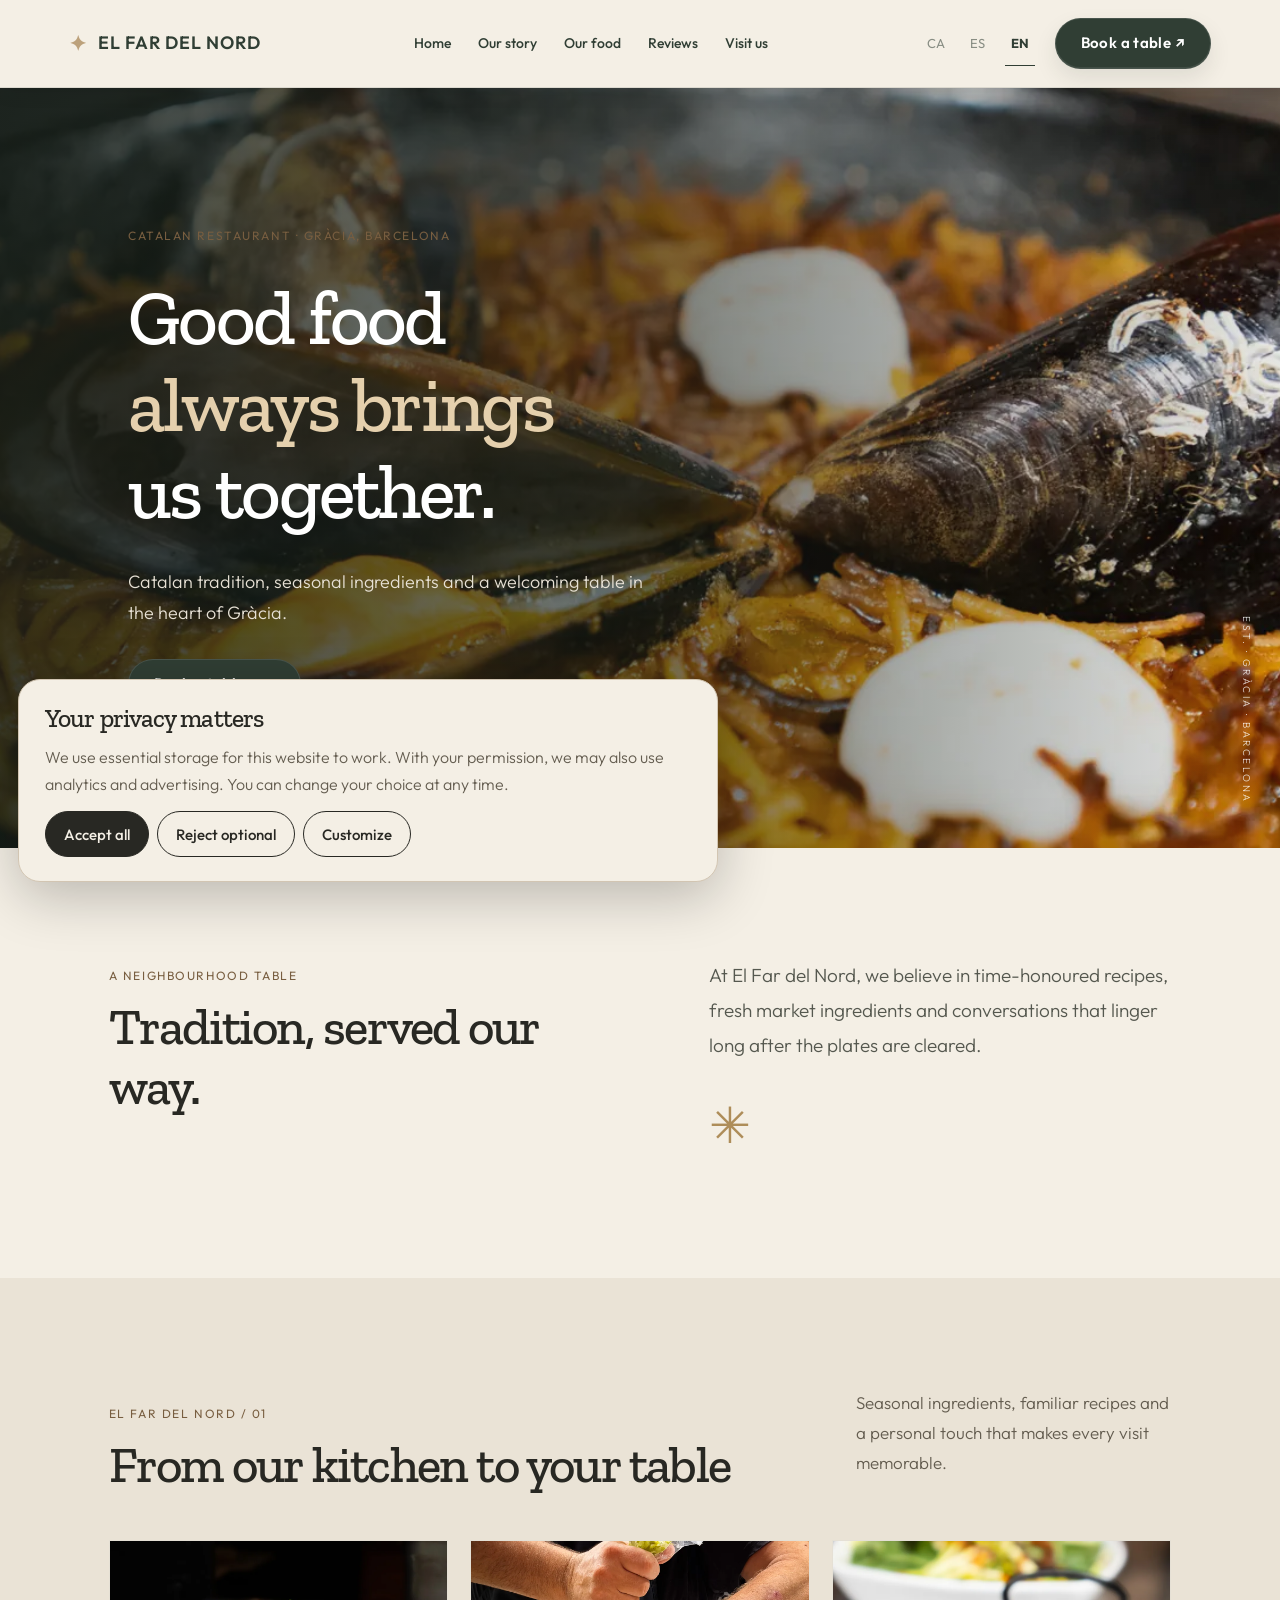
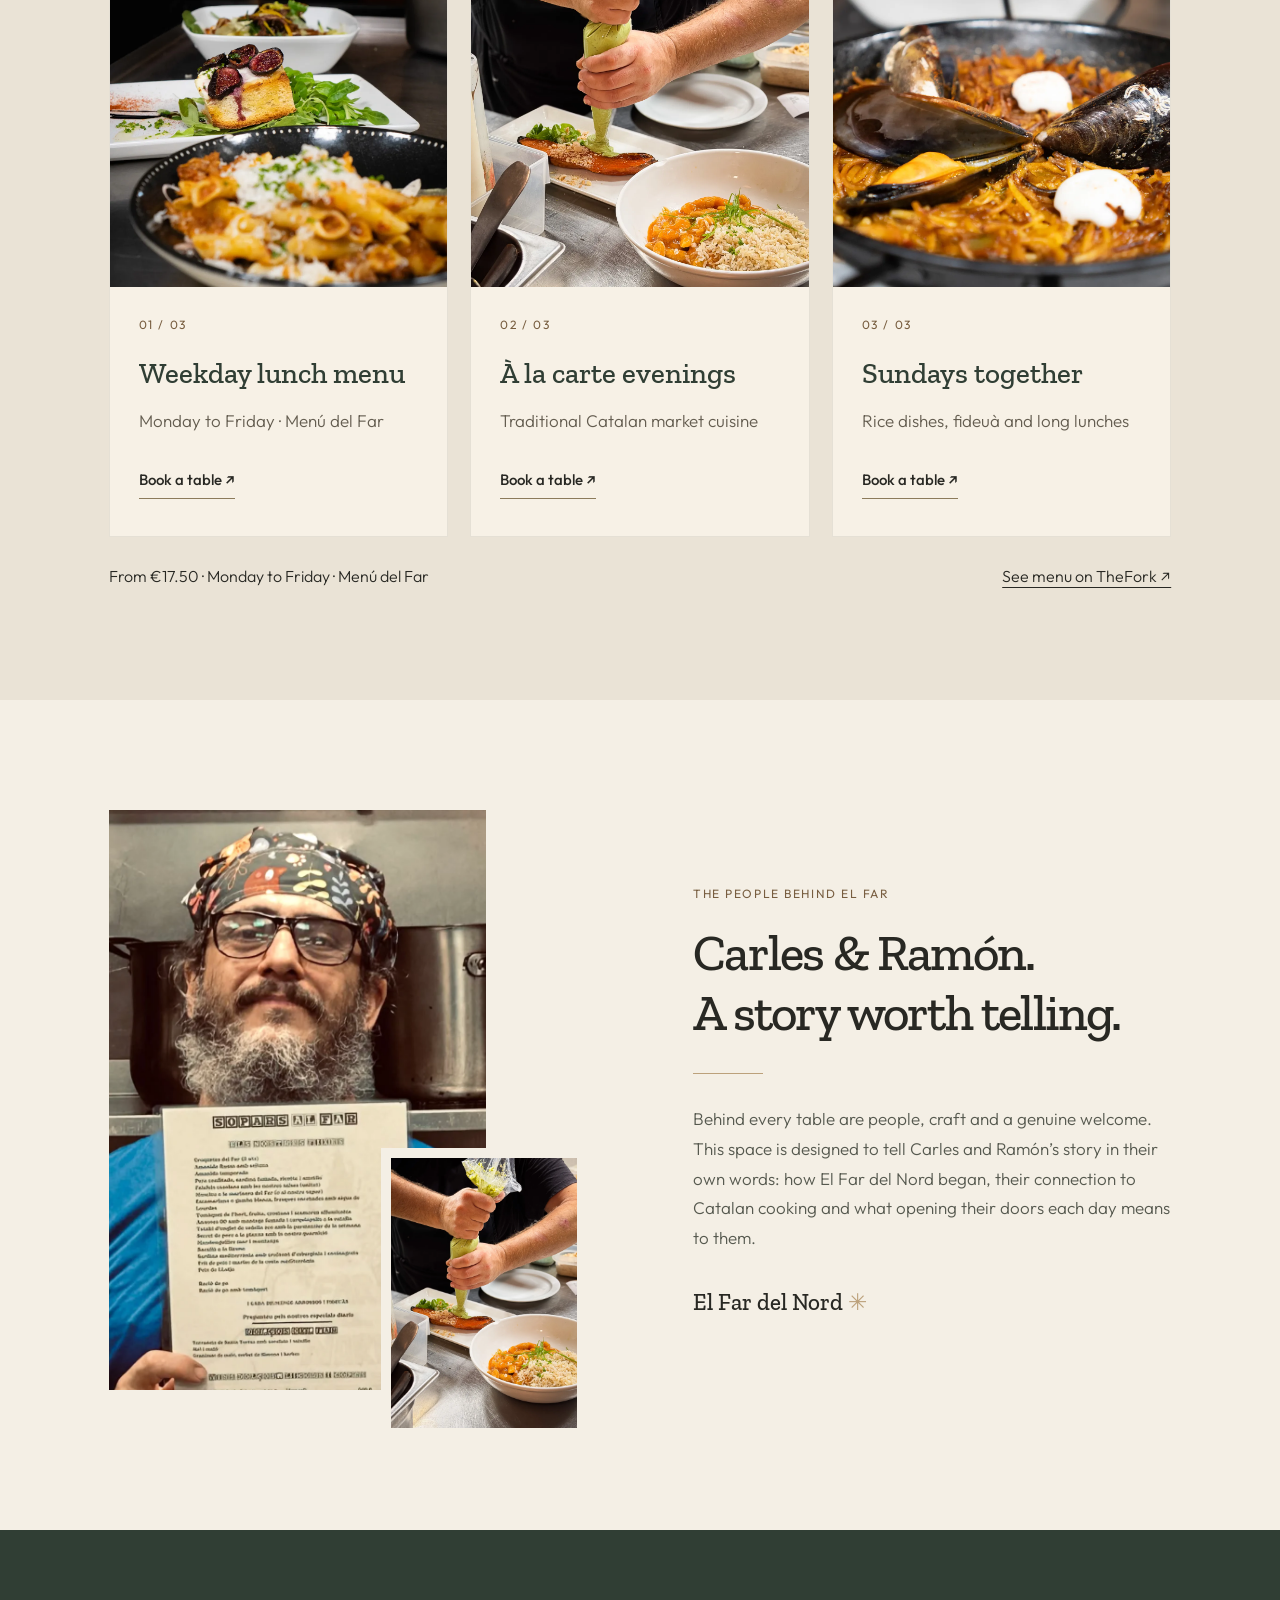
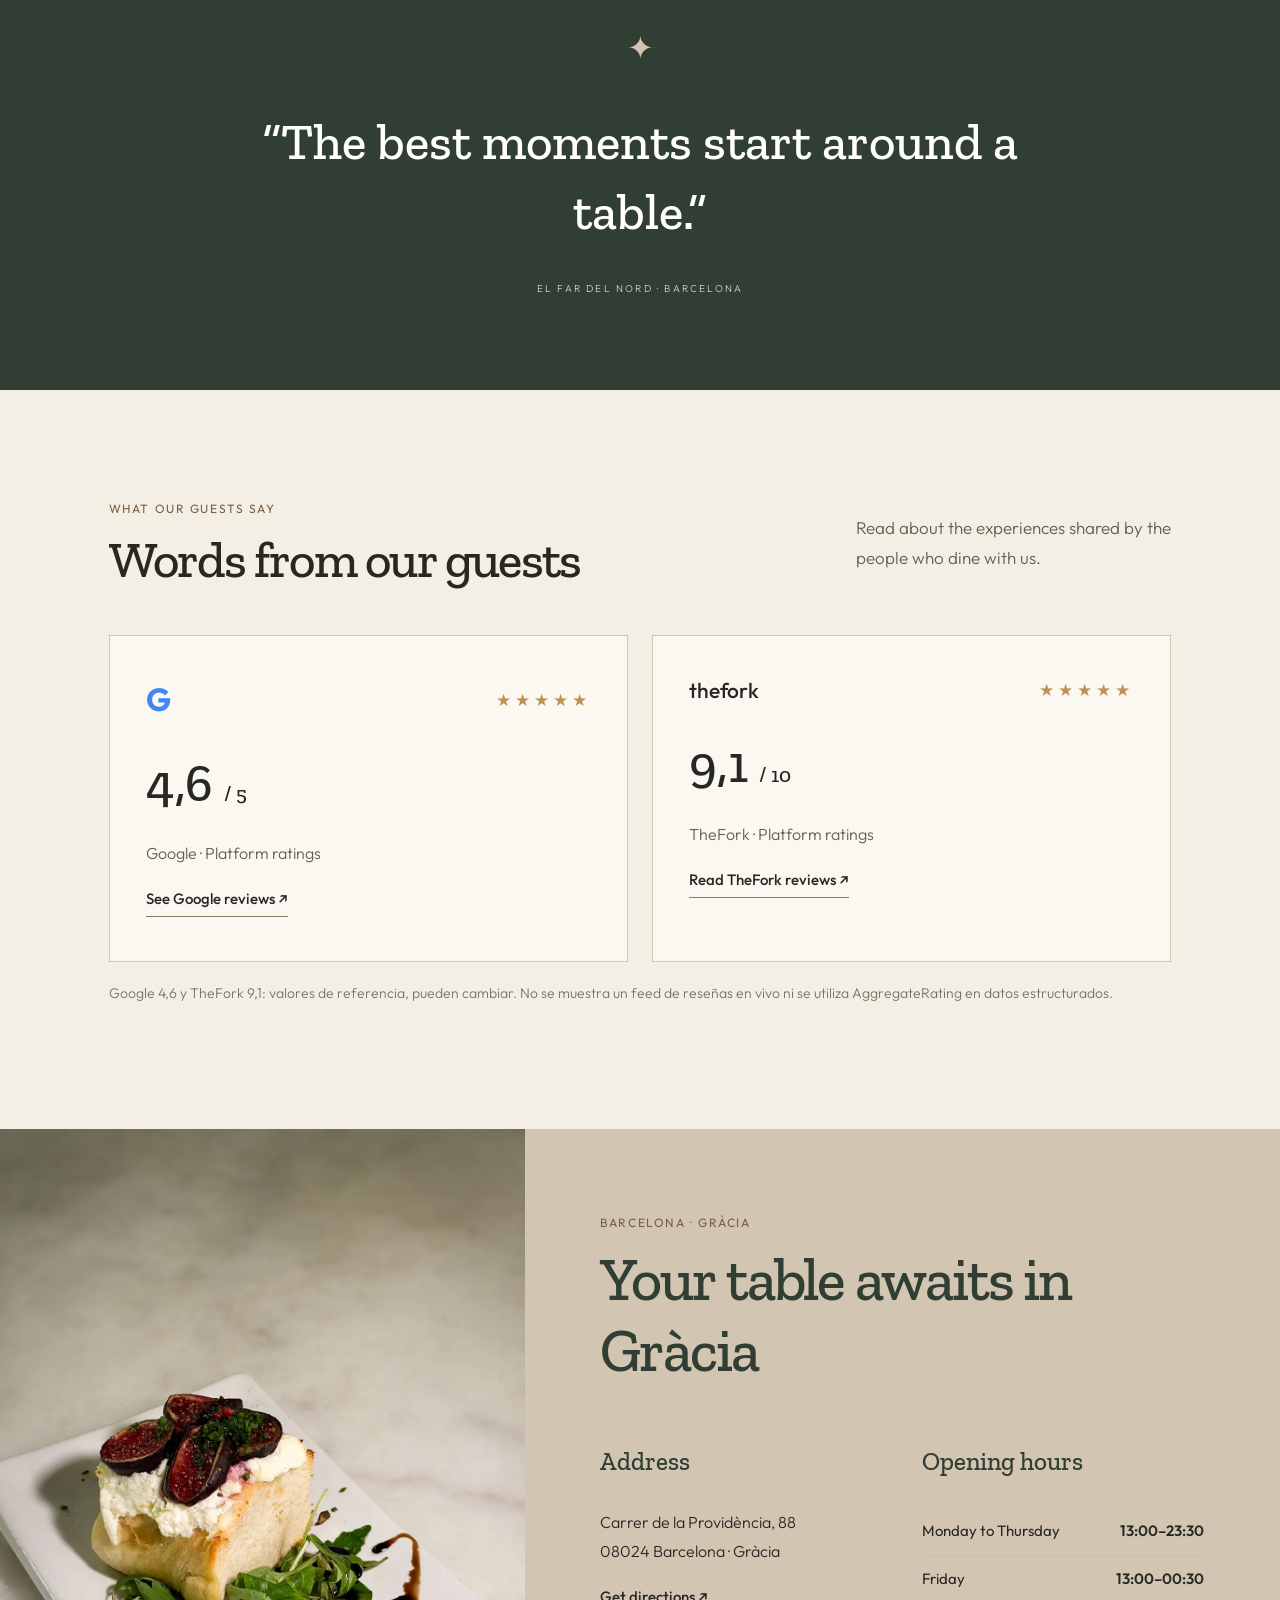
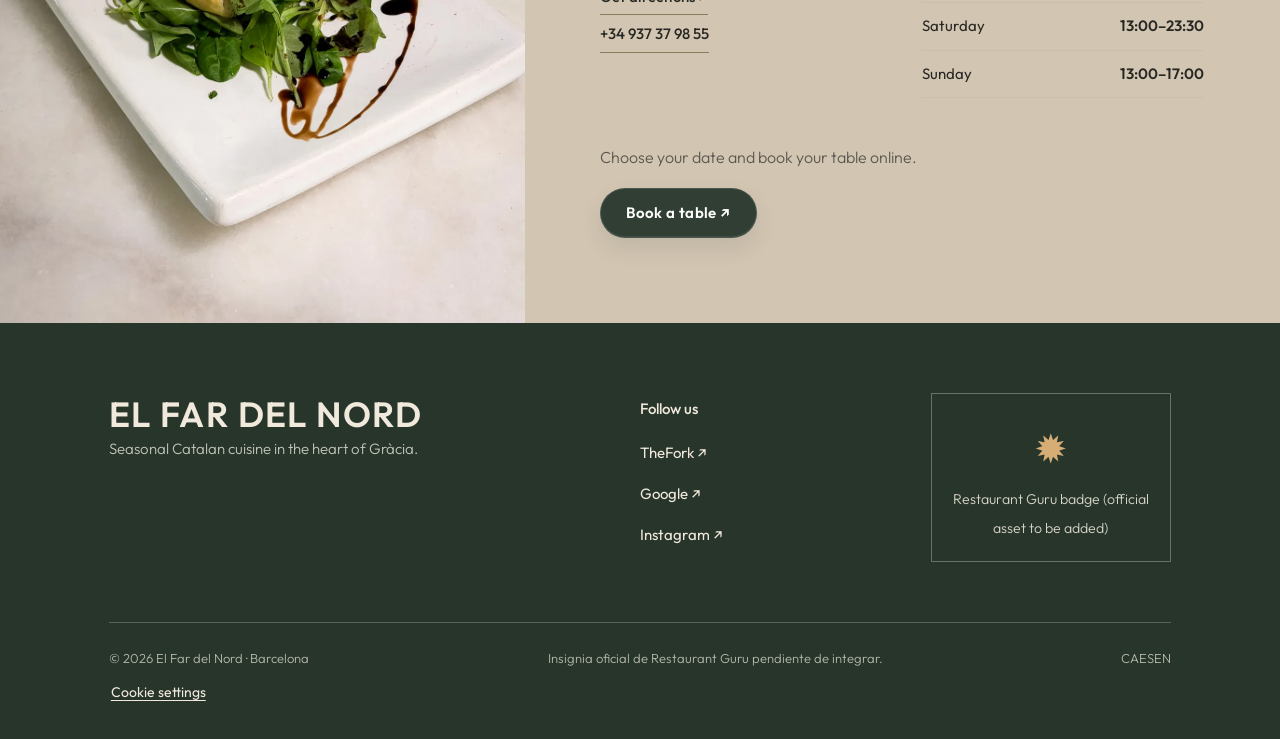
==== en/index.html @ d9602787 "Add files via upload" ====
<!DOCTYPE html>
<html lang="en"><head><script>window.dataLayer=window.dataLayer||[];function gtag(){dataLayer.push(arguments)}gtag('consent','default',{analytics_storage:'denied',ad_storage:'denied',ad_user_data:'denied',ad_personalization:'denied',functionality_storage:'granted',security_storage:'granted'});gtag('set','ads_data_redaction',true);</script><script defer src="../assets/js/consent.js"></script><meta charset="utf-8"/><meta content="width=device-width, initial-scale=1" name="viewport"/><meta content="#f5f0e7" name="theme-color"/><title>El Far del Nord | Catalan Restaurant in Gràcia, Barcelona</title><meta content="Discover El Far del Nord: seasonal Catalan cuisine in Gràcia, Barcelona. Weekday lunch menu, à la carte dining and table reservations." name="description"/><meta content="index,follow,max-image-preview:large" name="robots"/><link href="https://www.elfardelnord.com/en/" rel="canonical"/><link href="https://www.elfardelnord.com/" hreflang="ca" rel="alternate"/><link href="https://www.elfardelnord.com/es/" hreflang="es" rel="alternate"/><link href="https://www.elfardelnord.com/en/" hreflang="en" rel="alternate"/><link href="https://www.elfardelnord.com/" hreflang="x-default" rel="alternate"/><meta content="website" property="og:type"/><meta content="en_GB" property="og:locale"/><meta content="El Far del Nord" property="og:site_name"/><meta content="El Far del Nord | Catalan Restaurant in Gràcia, Barcelona" property="og:title"/><meta content="Discover El Far del Nord: seasonal Catalan cuisine in Gràcia, Barcelona. Weekday lunch menu, à la carte dining and table reservations." property="og:description"/><meta content="https://www.elfardelnord.com/en/" property="og:url"/><meta content="https://www.elfardelnord.com/assets/img/far-27.webp" property="og:image"/><meta content="Fideuà con mejillones en El Far del Nord" property="og:image:alt"/><meta content="summary_large_image" name="twitter:card"/><meta content="El Far del Nord | Catalan Restaurant in Gràcia, Barcelona" name="twitter:title"/><meta content="Discover El Far del Nord: seasonal Catalan cuisine in Gràcia, Barcelona. Weekday lunch menu, à la carte dining and table reservations." name="twitter:description"/><meta content="https://www.elfardelnord.com/assets/img/far-27.webp" name="twitter:image"/><link href="../assets/favicon.svg" rel="icon" type="image/svg+xml"/><link as="image" fetchpriority="high" href="../assets/img/far-27.webp" rel="preload"/><link href="https://fonts.googleapis.com" rel="preconnect"/><link crossorigin="" href="https://fonts.gstatic.com" rel="preconnect"/><link href="https://fonts.googleapis.com/css2?family=Outfit:wght@300;400;500;600&amp;family=Zilla+Slab:wght@500;600&amp;display=swap" rel="stylesheet"/><link href="../assets/css/site.min.css" rel="stylesheet"/><script type="application/ld+json">{"@context":"https://schema.org","@type":"Restaurant","@id":"https://www.elfardelnord.com/#restaurant","name":"El Far del Nord","url":"https://www.elfardelnord.com/","image":"https://www.elfardelnord.com/assets/img/far-27.webp","servesCuisine":["Catalan","Mediterranean"],"telephone":"+34937379855","priceRange":"€€","address":{"@type":"PostalAddress","streetAddress":"Carrer de la Providència, 88","addressLocality":"Barcelona","postalCode":"08024","addressRegion":"Catalunya","addressCountry":"ES"},"hasMenu":"https://www.thefork.es/restaurante/el-far-del-nord-r814443/menu","sameAs":["https://www.instagram.com/fardelnord/"],"acceptsReservations":true,"potentialAction":{"@type":"ReserveAction","target":"https://www.google.com/maps/reserve/v/dine/c/W364VXyCyhQ"},"openingHoursSpecification":[{"@type":"OpeningHoursSpecification","dayOfWeek":["Monday","Tuesday","Wednesday","Thursday"],"opens":"13:00","closes":"23:30"},{"@type":"OpeningHoursSpecification","dayOfWeek":"Friday","opens":"13:00","closes":"23:59"},{"@type":"OpeningHoursSpecification","dayOfWeek":"Saturday","opens":"13:00","closes":"23:30"},{"@type":"OpeningHoursSpecification","dayOfWeek":"Sunday","opens":"13:00","closes":"17:00"}]}</script><script defer="" src="../assets/js/site.min.js"></script></head>
<body><a class="skip" href="#contenido">Skip to content / Ir al contenido</a><header class="header" id="inicio"><a aria-label="El Far del Nord - home" class="wordmark" href="#inicio"><span class="mark">✦</span> EL FAR DEL NORD</a><nav aria-label="Main navigation" class="nav"><a href="#inicio">Home</a><a href="#historia">Our story</a><a href="#cocina">Our food</a><a href="#opiniones">Reviews</a><a href="#visitanos">Visit us</a></nav><div class="header-actions"><div aria-label="Languages" class="languages"><a href="../index.html" hreflang="ca" lang="ca">CA</a><a href="../es/index.html" hreflang="es" lang="es">ES</a><a aria-current="page" href="../en/index.html" hreflang="en" lang="en">EN</a></div><a class="btn btn-dark navbook" href="https://www.google.com/maps/reserve/v/dine/c/W364VXyCyhQ" rel="noopener noreferrer" target="_blank">Book a table ↗</a><button aria-controls="mobile-nav" aria-expanded="false" aria-label="Menu" class="mobile-toggle" type="button">☰</button></div></header><nav aria-label="Mobile navigation" class="mobile-nav" hidden="" id="mobile-nav"><a href="#inicio">Home</a><a href="#historia">Our story</a><a href="#cocina">Our food</a><a href="#opiniones">Reviews</a><a href="#visitanos">Visit us</a><a class="btn btn-dark" href="https://www.google.com/maps/reserve/v/dine/c/W364VXyCyhQ" rel="noopener noreferrer" target="_blank">Book a table</a></nav>
<main id="contenido"><section class="hero"><div aria-label="Fideuà tradicional catalana con mejillones" class="hero-img" role="img"></div><div class="hero-shade"></div><div class="hero-inner"><p class="eyebrow light">CATALAN RESTAURANT · GRÀCIA, BARCELONA</p><h1>Good food<br/><em>always brings</em><br/>us together.</h1><p class="hero-sub">Catalan tradition, seasonal ingredients and a welcoming table in the heart of Gràcia.</p><div class="hero-cta"><a class="btn btn-gold" href="https://www.google.com/maps/reserve/v/dine/c/W364VXyCyhQ" rel="noopener noreferrer" target="_blank">Book a table <span>↗</span></a><a class="text-link" href="#cocina">Explore our food ↓</a></div></div><div class="hero-side">EST. · GRÀCIA · BARCELONA</div></section>
<section aria-labelledby="intro-title" class="intro section"><div><p class="eyebrow">A NEIGHBOURHOOD TABLE</p><h2 id="intro-title">Tradition, served our way.</h2></div><div class="intro-right"><p>At El Far del Nord, we believe in time-honoured recipes, fresh market ingredients and conversations that linger long after the plates are cleared.</p><span class="ornament">✳</span></div></section>
<section class="cuisine section" id="cocina"><div class="section-heading"><div><p class="eyebrow">EL FAR DEL NORD / 01</p><h2>From our kitchen to your table</h2></div><p>Seasonal ingredients, familiar recipes and a personal touch that makes every visit memorable.</p></div><div class="food-grid"><article class="food-card"><div class="food-photo"><img alt="Platos de cocina catalana con pasta y verduras" height="1100" loading="lazy" src="../assets/img/far-24.webp" width="850"/></div><div class="food-info"><p class="eyebrow">01 / 03</p><h3>Weekday lunch menu</h3><p>Monday to Friday · Menú del Far</p><a class="underlink" href="https://www.google.com/maps/reserve/v/dine/c/W364VXyCyhQ" rel="noopener noreferrer" target="_blank">Book a table <span aria-hidden="true">↗</span></a></div></article><article class="food-card"><div class="food-photo"><img alt="Cocinero terminando un plato con salsa de hierbas" height="1100" loading="lazy" src="../assets/img/far-26.webp" width="850"/></div><div class="food-info"><p class="eyebrow">02 / 03</p><h3>À la carte evenings</h3><p>Traditional Catalan market cuisine</p><a class="underlink" href="https://www.google.com/maps/reserve/v/dine/c/W364VXyCyhQ" rel="noopener noreferrer" target="_blank">Book a table <span aria-hidden="true">↗</span></a></div></article><article class="food-card"><div class="food-photo"><img alt="Fideuà con mejillones servida en paella" height="1100" loading="lazy" src="../assets/img/far-27.webp" width="850"/></div><div class="food-info"><p class="eyebrow">03 / 03</p><h3>Sundays together</h3><p>Rice dishes, fideuà and long lunches</p><a class="underlink" href="https://www.google.com/maps/reserve/v/dine/c/W364VXyCyhQ" rel="noopener noreferrer" target="_blank">Book a table <span aria-hidden="true">↗</span></a></div></article></div><div class="menu-bar"><span>From €17.50 · Monday to Friday · Menú del Far</span><a href="https://www.thefork.es/restaurante/el-far-del-nord-r814443/menu" rel="noopener noreferrer" target="_blank">See menu on TheFork ↗</a></div></section>
<section class="story section" id="historia"><div class="story-gallery"><img alt="Retrato de Ramón, uno de los propietarios de El Far del Nord, en la cocina del restaurante" height="1248" loading="lazy" src="../assets/img/ramon-el-far-del-nord.webp" width="1050"/><div class="story-small"><img alt="Preparación artesanal de un plato en la cocina de El Far del Nord" height="1150" loading="lazy" src="../assets/img/far-26.webp" width="850"/></div></div><div class="story-copy"><p class="eyebrow">THE PEOPLE BEHIND EL FAR</p><h2>Carles &amp; Ramón.<br/><em>A story worth telling.</em></h2><div class="line"></div><p>Behind every table are people, craft and a genuine welcome. This space is designed to tell Carles and Ramón’s story in their own words: how El Far del Nord began, their connection to Catalan cooking and what opening their doors each day means to them.</p><p class="signature">El Far del Nord <span>✳</span></p></div></section>
<section class="quote-banner"><p>✦</p><blockquote>“The best moments start around a table.”</blockquote><span>EL FAR DEL NORD · BARCELONA</span></section>
<section class="reviews section" id="opiniones"><div class="section-heading"><div><p class="eyebrow">WHAT OUR GUESTS SAY</p><h2>Words from our guests</h2></div><p>Read about the experiences shared by the people who dine with us.</p></div><div class="review-grid"><article class="review-card"><div class="review-top"><span class="review-mark">G</span><span class="review-stars">★★★★★</span></div><strong>4,6 <small>/ 5</small></strong><span>Google · Platform ratings</span><a class="underlink" href="https://www.google.com/maps/search/?api=1&amp;query=El+Far+del+Nord+Providencia+88+Barcelona" rel="noopener noreferrer" target="_blank">See Google reviews ↗</a></article><article class="review-card"><div class="review-top"><span class="fork-mark">thefork</span><span class="review-stars">★★★★★</span></div><strong>9,1 <small>/ 10</small></strong><span>TheFork · Platform ratings</span><a class="underlink" href="https://www.thefork.es/restaurante/el-far-del-nord-r814443" rel="noopener noreferrer" target="_blank">Read TheFork reviews ↗</a></article></div><p class="disclaimer">Google 4,6 y TheFork 9,1: valores de referencia, pueden cambiar. No se muestra un feed de reseñas en vivo ni se utiliza AggregateRating en datos estructurados.</p></section>
<section class="visit" id="visitanos"><div class="visit-image"><img alt="Tostada con higos y hojas verdes, plato de El Far del Nord" height="1100" loading="lazy" src="../assets/img/far-10.webp" width="850"/></div><div class="visit-content"><p class="eyebrow">BARCELONA · GRÀCIA</p><h2>Your table awaits in Gràcia</h2><div class="visit-col"><div><h3>Address</h3><address>Carrer de la Providència, 88<br/>08024 Barcelona · Gràcia</address><a class="underlink" href="https://www.google.com/maps/search/?api=1&amp;query=El+Far+del+Nord+Providencia+88+Barcelona" rel="noopener noreferrer" target="_blank">Get directions ↗</a><a class="underlink" href="tel:+34937379855">+34 937 37 98 55</a></div><div><h3>Opening hours</h3><div class="hours-line"><span>Monday to Thursday</span><strong>13:00–23:30</strong></div><div class="hours-line"><span>Friday</span><strong>13:00–00:30</strong></div><div class="hours-line"><span>Saturday</span><strong>13:00–23:30</strong></div><div class="hours-line"><span>Sunday</span><strong>13:00–17:00</strong></div></div></div><div class="reserve-panel"><p>Choose your date and book your table online.</p><a class="btn btn-gold" href="https://www.google.com/maps/reserve/v/dine/c/W364VXyCyhQ" rel="noopener noreferrer" target="_blank">Book a table ↗</a></div></div></section></main>
<footer class="footer"><div class="footer-top"><div><a class="footer-brand" href="#inicio">EL FAR DEL NORD</a><p>Seasonal Catalan cuisine in the heart of Gràcia.</p></div><div><strong>Follow us</strong><div class="social-links"><a href="https://www.thefork.es/restaurante/el-far-del-nord-r814443" rel="noopener noreferrer" target="_blank">TheFork ↗</a><a href="https://www.google.com/maps/search/?api=1&amp;query=El+Far+del+Nord+Providencia+88+Barcelona" rel="noopener noreferrer" target="_blank">Google ↗</a><a href="https://www.instagram.com/fardelnord/" rel="noopener noreferrer" target="_blank">Instagram ↗</a></div></div><div class="award"><div class="award-icon">✹</div><small>Restaurant Guru badge (official asset to be added)</small></div></div><div class="footer-bottom"><span>© 2026 El Far del Nord · Barcelona</span><span>Insignia oficial de Restaurant Guru pendiente de integrar.</span><div class="footer-languages"><a href="../index.html" hreflang="ca" lang="ca">CA</a><a href="../es/index.html" hreflang="es" lang="es">ES</a><a aria-current="page" href="../en/index.html" hreflang="en" lang="en">EN</a></div></div><button type="button" id="privacy-open" class="privacy-footer">Cookie settings</button></footer><a class="floating-book" href="https://www.google.com/maps/reserve/v/dine/c/W364VXyCyhQ" rel="noopener noreferrer" target="_blank">Book a table ↗</a><aside class="privacy-banner" id="privacy-banner" role="region" aria-label="Your privacy matters" hidden><h2>Your privacy matters</h2><p>We use essential storage for this website to work. With your permission, we may also use analytics and advertising. You can change your choice at any time.</p><div class="privacy-actions"><button type="button" class="privacy-action primary" id="privacy-accept">Accept all</button><button type="button" class="privacy-action" id="privacy-reject">Reject optional</button><button type="button" class="privacy-action" id="privacy-custom">Customize</button></div></aside><div id="privacy-dialog" class="privacy-backdrop" hidden><section class="privacy-dialog" role="dialog" aria-modal="true" aria-labelledby="privacy-dialog-title"><div class="privacy-head"><h2 id="privacy-dialog-title" tabindex="-1">Cookie settings</h2><button class="privacy-close" id="privacy-close" aria-label="Close" type="button">×</button></div><p>Your choices are saved in this browser. Optional categories are enabled only with your consent. This informational notice must be completed with the restaurant’s final privacy and cookie policy.</p><div class="privacy-option"><span>Essential (always on)</span><input aria-label="Essential (always on)" type="checkbox" checked disabled></div><label class="privacy-option"><span>Analytics</span><input id="privacy-analytics" type="checkbox"></label><label class="privacy-option"><span>Advertising and personalization</span><input id="privacy-ads" type="checkbox"></label><div class="privacy-actions"><button type="button" class="privacy-action primary" id="privacy-save">Save preferences</button></div></section></div></body></html>
---- assets/css/site.min.css ----
:root{--cream:#f5f0e7;--paper:#f9f6ef;--ink:#292a22;--muted:#6c6b5d;--line:#d9d1c3;--green:#303f32;--gold:#c79d62}*{box-sizing:border-box}html{scroll-behavior:smooth}body{margin:0;background:var(--cream);color:var(--ink);font-family:'Outfit',sans-serif;font-size:15px}a{color:inherit;text-decoration:none}button{font:inherit}img{max-width:100%;display:block}h1,h2,h3,p{margin-top:0}h1,h2,h3,blockquote{font-family:'Zilla Slab',serif;font-weight:500}h2{font-size:clamp(2.2rem,4vw,4.25rem);letter-spacing:-.035em;line-height:1.17}h1 em,h2 em,h3 em{font-weight:500;font-style:normal}.eyebrow{font-family:'Outfit',sans-serif;font-size:.69rem;letter-spacing:.2em;font-weight:700;text-transform:uppercase;color:#806744}.light{color:#e5cba5}.header{height:88px;display:flex;align-items:center;justify-content:space-between;padding:0 5.4%;background:var(--cream);gap:18px;position:relative;z-index:10}.wordmark{display:flex;gap:7px;align-items:baseline;font-size:20px;font-weight:700;letter-spacing:.095em;white-space:nowrap}.wordmark small{font-size:11px;letter-spacing:.24em}.mark{font-size:22px;color:var(--gold)}.nav{display:flex;gap:27px}.nav a{font-size:12px;color:#55584d}.nav a:hover,.underlink:hover{color:#9b7340}.header-actions{display:flex;align-items:center;gap:20px}.languages{display:flex;gap:9px;font-size:11px}.languages a{opacity:.55}.languages [aria-current=page]{font-weight:700;opacity:1;border-bottom:1px solid}.btn{display:inline-flex;align-items:center;justify-content:center;gap:20px;padding:15px 24px;font-weight:700;font-size:12px;transition:transform .2s,background .2s}.btn:hover{transform:translateY(-2px)}.btn-dark{color:white;background:var(--green)}.btn-gold{color:#27271e;background:#d5ad75}.btn-gold:hover{background:#e4be8b}.mobile-toggle,.mobile-nav{display:none}.skip{position:absolute;left:-999px;top:0;z-index:100;background:white;padding:12px}.skip:focus{left:10px}.hero{height:min(760px,78vw);min-height:585px;position:relative;display:flex;align-items:center;background:#26241d;color:white;overflow:hidden}.hero-img,.hero-shade{position:absolute;inset:0}.hero-img{background:url('../img/far-27.webp') center 55%/cover no-repeat;transform:scale(1.005)}.hero-shade{background:linear-gradient(90deg,rgba(21,23,18,.91),rgba(21,23,18,.53) 55%,rgba(21,23,18,.08))}.hero-inner{position:relative;z-index:1;margin-left:10%;max-width:850px;padding:45px 25px 45px 0}.hero h1{font-size:clamp(3rem,6vw,6.2rem);line-height:1.13;letter-spacing:-.05em;margin:30px 0}.hero h1 em{color:#dfc6a1}.hero-sub{max-width:530px;line-height:1.8;color:#e7e1d5;font-size:16px}.hero-cta{display:flex;align-items:center;gap:30px;margin-top:30px}.text-link{font-size:12px;border-bottom:1px solid #ddd;padding-bottom:6px}.hero-side{position:absolute;right:25px;bottom:45px;writing-mode:vertical-rl;letter-spacing:.25em;font-size:10px;opacity:.8}.section{padding:110px 8.5%}.intro{display:grid;grid-template-columns:1fr 1fr;gap:13%;align-items:center;background:#f8f5ed}.intro h2{max-width:610px}.intro-right p{font-size:18px;line-height:1.85;color:#55584f}.ornament{font-size:50px;color:#ae8d59}.cuisine{background:#ede8de}.section-heading{display:flex;justify-content:space-between;gap:45px;align-items:end;margin-bottom:45px}.section-heading h2{margin-bottom:0;max-width:680px}.section-heading>p{max-width:315px;line-height:1.8;color:var(--muted)}.food-grid{display:grid;grid-template-columns:repeat(3,minmax(0,1fr));gap:22px}.food-card{background:#f8f4ec}.food-photo{aspect-ratio:4/4.1;overflow:hidden}.food-photo img{width:100%;height:100%;object-fit:cover;transition:transform .5s}.food-card:hover img{transform:scale(1.045)}.food-info{padding:25px 25px 30px}.food-info h3{font-size:25px;margin:15px 0 8px}.food-info>p:not(.eyebrow){color:var(--muted);min-height:38px}.underlink{display:inline-block;font-size:12px;font-weight:700;border-bottom:1px solid #8c7b5b;padding-bottom:6px;margin:8px 0}.menu-bar{display:flex;justify-content:space-between;padding-top:26px;font-size:13px}.menu-bar a{text-decoration:underline;text-underline-offset:5px}.story{display:grid;grid-template-columns:1fr 1fr;gap:10%;align-items:center;background:#f9f6ee}.story-gallery{position:relative;min-height:610px}.story-gallery>img{height:580px;width:79%;object-fit:cover}.story-small{position:absolute;bottom:-18px;right:0;width:43%;height:290px;border:10px solid #f9f6ee}.story-small img{width:100%;height:100%;object-fit:cover}.story-copy h2{margin:20px 0}.story-copy>p:not(.eyebrow):not(.signature){line-height:1.95;color:#56594f;font-size:16px}.story-copy .line{width:70px;height:1px;background:var(--gold);margin:30px 0}.story-copy .editor-note{font-size:11px!important;padding:16px;border-left:2px solid #b99768;background:#efe9df;color:#6f685b!important}.signature{font-family:'Zilla Slab',serif;font-size:23px;font-style:normal;font-weight:500;margin-top:30px}.signature span{color:var(--gold)}.quote-banner{background:#334034;color:#fff;text-align:center;padding:90px 20px}.quote-banner>p{font-size:32px;color:var(--gold)}.quote-banner blockquote{font-size:clamp(28px,4vw,56px);margin:15px auto 25px;max-width:840px;line-height:1.35}.quote-banner>span{font-size:10px;letter-spacing:.22em;color:#d6d4c8}.reviews{background:#f6f1e8}.review-grid{display:grid;grid-template-columns:1fr 1fr;gap:24px}.review-card{background:#fffdf8;border:1px solid var(--line);padding:36px;display:flex;flex-direction:column;align-items:flex-start;gap:12px}.review-top{width:100%;display:flex;justify-content:space-between;align-items:center}.review-mark{font-size:32px;font-weight:700;color:#4285f4}.fork-mark{font-weight:700;font-size:21px}.review-stars{letter-spacing:4px;color:#bf9253}.review-card strong{font-size:52px;font-family:'Zilla Slab',serif;font-weight:400}.review-card strong small{font-size:21px}.review-card>span{font-size:13px;color:var(--muted)}.disclaimer{font-size:11px;color:#777366;margin-top:20px;line-height:1.6}.visit{display:grid;grid-template-columns:41% 59%;background:#ded5c4}.visit-image{height:100%;min-height:740px}.visit-image img{height:100%;width:100%;object-fit:cover}.visit-content{padding:85px 10%}.visit-content h2{font-size:clamp(2.9rem,4.7vw,5.1rem)}.visit-col{display:grid;grid-template-columns:1fr 1fr;gap:40px;margin:55px 0 30px}.visit h3{font-size:25px}.visit address{font-style:normal;line-height:1.8;margin-bottom:20px}.visit .underlink{display:block;width:max-content}.hours-line{display:flex;justify-content:space-between;gap:10px;border-bottom:1px solid #c8bfaf;padding:9px 0;font-size:12px}.hours-line strong{font-weight:600;white-space:nowrap}.reserve-panel{padding-top:15px}.reserve-panel p{font-size:13px}.widget-placeholder{border:1px dashed #ae9f87;margin-top:24px;padding:14px;display:flex;flex-direction:column;gap:5px;max-width:490px}.widget-placeholder span{font-size:12px;font-weight:700;letter-spacing:.1em}.widget-placeholder small{font-size:10px;color:#6b655b;line-height:1.5}.footer{background:#242a23;color:#f1e9dc;padding:70px 8.5% 25px}.footer-top{display:grid;grid-template-columns:2fr 1fr 1fr;gap:50px}.footer-brand{font-weight:700;font-size:36px;letter-spacing:.13em}.footer-brand span{font-size:13px;display:block}.footer-top p{color:#c4c5b9;max-width:350px;line-height:1.8}.footer-top strong{font-size:13px}.social-links{display:flex;flex-direction:column;gap:15px;margin-top:18px;font-size:13px}.social-links span{color:#aaa99e}.award{border:1px solid #697164;padding:20px;text-align:center}.award-icon{font-size:40px;color:#d5ad75}.award small{line-height:1.6;color:#d9d5c8}.footer-bottom{border-top:1px solid #596155;margin-top:60px;padding-top:24px;display:flex;justify-content:space-between;gap:15px;font-size:10px;color:#b6b8ab}.floating-book{display:none}section{scroll-margin-top:40px}@media(max-width:1100px){.nav{gap:13px}.nav a{font-size:11px}.header{padding:0 3%}.wordmark{font-size:16px}.section{padding:75px 6%}.story{gap:5%}.visit-content{padding:60px 6%}}@media(max-width:780px){.header{height:73px;padding:0 5%}.nav,.navbook{display:none}.mobile-toggle{display:block;border:0;background:transparent;font-size:26px;cursor:pointer}.mobile-nav{position:absolute;z-index:20;top:73px;left:0;right:0;background:var(--paper);padding:18px 6% 25px;box-shadow:0 15px 22px #0002}.mobile-nav:not([hidden]){display:flex;flex-direction:column;gap:20px}.mobile-nav a{font-size:14px}.mobile-nav .btn{width:max-content}.hero{min-height:620px;height:75vh;max-height:780px}.hero-img{background-position:center 50%}.hero-shade{background:linear-gradient(90deg,#171d18da,#171d1870)}.hero-inner{margin-left:7%;padding-right:7%}.hero h1{font-size:clamp(3.4rem,9vw,5rem)}.hero-side{display:none}.intro,.story,.visit{grid-template-columns:1fr}.section-heading{display:block}.section-heading>p{margin-top:20px}.food-grid{grid-template-columns:1fr 1fr}.food-card:last-child{grid-column:1/-1}.food-card:last-child .food-photo{aspect-ratio: 16/9}.story-gallery{min-height:470px}.story-gallery>img{height:450px}.story-small{height:230px}.story-copy{padding-top:30px}.visit-image{height:340px;min-height:0}.visit-content{padding:65px 8%}.footer-top{grid-template-columns:1fr 1fr}.footer-top>div:first-child{grid-column:1/-1}.footer-bottom{flex-wrap:wrap}.floating-book{display:block;position:fixed;bottom:18px;right:18px;z-index:30;background:#cfa568;padding:15px 23px;font-size:12px;font-weight:700;color:#25281f;box-shadow:0 7px 26px #0004}}@media(max-width:530px){.wordmark{font-size:14px}.wordmark small{font-size:9px}.header-actions{gap:14px}.languages{gap:6px}.hero h1{font-size:3.5rem}.hero-cta{align-items:flex-start;flex-direction:column;gap:22px}.section{padding:66px 6%}h2{font-size:2.8rem}.intro{gap:8px}.food-grid,.review-grid{grid-template-columns:1fr}.food-card:last-child{grid-column:auto}.food-card:last-child .food-photo{aspect-ratio:4/4.1}.menu-bar{flex-direction:column;gap:15px}.story-gallery{min-height:400px}.story-gallery>img{height:380px}.story-small{height:185px}.visit-col{grid-template-columns:1fr;gap:25px}.visit-content{padding:60px 7%}.footer-top{grid-template-columns:1fr}.footer-top>div:first-child{grid-column:auto}.footer-bottom{display:block}.footer-bottom>*{display:block;margin:12px 0}.hero-sub{font-size:14px}.footer-brand{font-size:30px}}@media(prefers-reduced-motion:reduce){html{scroll-behavior:auto}*,*:before,*:after{transition:none!important}}

/* Tipografia editorial: Zilla Slab Medium + Outfit Light. */
body{font-family:"Outfit",sans-serif;font-weight:300;font-size:16px;line-height:1.65}
h1,h2,h3,blockquote,.review-card strong,.signature{font-family:"Zilla Slab",serif;font-weight:500}
h1 em,h2 em,h3 em{font-weight:500}
.eyebrow,.nav a,.text-link,.underlink,.languages,.hours-line,.social-links{font-family:"Outfit",sans-serif;font-weight:400}
.btn,.wordmark,.footer-brand,.review-card .fork-mark{font-family:"Outfit",sans-serif;font-weight:500}
p,li,address{font-family:"Outfit",sans-serif;font-weight:300}
strong,b{font-weight:500}

/* Identidad del local: paleta marfil, verde, madera. Fotografías originales de primera versión. */
:root{--cream:#F4EFE5;--paper:#F4EFE5;--ink:#282823;--muted:#645d50;--line:#D2C5B2;--green:#303E34;--gold:#BCA17B}
body{background:var(--cream);color:var(--ink)}
.header,.mobile-nav{background:var(--cream)}
.header{border-bottom:1px solid rgba(48,62,52,.12)}
.wordmark{color:var(--green);letter-spacing:.06em}
.nav a{color:var(--green)}
.languages a{color:var(--green)}
.hero-shade{background:linear-gradient(90deg,rgba(21,30,24,.84) 0%,rgba(21,30,24,.58) 49%,rgba(21,30,24,.09) 100%)}
.hero h1{letter-spacing:-.035em}
.hero h1 em{color:#E5D0AD}
.btn{border-radius:2px;letter-spacing:.025em}
.btn-dark,.btn-gold{background:var(--green);color:#fff}
.btn-dark:hover,.btn-gold:hover{background:#435846}
.intro,.story{background:#F4EFE5}
.cuisine{background:#EAE3D6}
.food-card{background:#F7F1E6;border:1px solid rgba(48,62,52,.09)}
.food-info{padding:29px}
.food-info h3{color:var(--green)}
.story-gallery .story-small{border-color:#F4EFE5}
.story-copy .editor-note{background:#EAE3D6;border-left-color:#654835}
.quote-banner{background:#303E34}
.quote-banner>p{color:#D2C5B2}
.reviews{background:#F4EFE5}
.review-card{background:#FBF8F2;border:1px solid #D2C5B2}
.visit{background:#D2C5B2}
.visit h2,.visit h3{color:var(--green)}
.footer{background:#27352B}
.footer-brand{letter-spacing:.065em}
.eyebrow{color:#785E40}
.section{scroll-margin-top:75px}
@media(max-width:780px){.hero-shade{background:linear-gradient(90deg,rgba(21,30,24,.83),rgba(21,30,24,.48))}}


/* Refinamiento visual: botones más distintivos y tarjetas editoriales */
.btn{padding:15px 28px;border-radius:999px;border:1px solid transparent;box-shadow:0 10px 22px rgba(39,53,43,.10), inset 0 -1px 0 rgba(255,255,255,.08)}
.btn-dark,.btn-gold{background:var(--green);color:#fff;border-color:rgba(255,255,255,.12)}
.btn-dark:hover,.btn-gold:hover{background:#435846;box-shadow:0 14px 28px rgba(39,53,43,.18), inset 0 -1px 0 rgba(255,255,255,.08)}
.hero-cta .text-link{padding:14px 0 8px;font-weight:500}
.underlink{font-weight:500}
.editor-note,.widget-placeholder{position:relative;border:1px solid rgba(48,62,52,.16);border-radius:22px;background:#f7f2e8;box-shadow:0 12px 28px rgba(48,62,52,.06)}
.editor-note{margin-top:28px;padding:22px 24px 20px 24px;border-left:none !important}
.editor-note::before{content:"";position:absolute;left:24px;top:0;width:54px;height:3px;background:var(--gold);border-radius:999px;transform:translateY(-1px)}
.editor-note .note-label,.widget-placeholder .widget-label{display:inline-flex;align-items:center;gap:8px;margin:0 0 10px 0;font-size:11px;letter-spacing:.12em;text-transform:uppercase;color:#7a6242;font-weight:500}
.editor-note p,.widget-placeholder p{margin:0;color:#5f5a51 !important;font-size:14px;line-height:1.75;font-weight:300}
.editor-note strong,.widget-placeholder strong{font-weight:500;color:var(--green)}
.widget-placeholder{margin-top:28px;padding:24px}
.widget-placeholder::before{content:"";position:absolute;left:24px;top:0;width:54px;height:3px;background:var(--gold);border-radius:999px;transform:translateY(-1px)}
.widget-placeholder span,.widget-placeholder small{display:none}
.reserve-panel>p{font-size:15px;line-height:1.8;color:#5a584f}
@media(max-width:530px){.btn{width:100%;padding:16px 22px}.editor-note,.widget-placeholder{border-radius:18px;padding:20px}}

/* Wordmark en una sola línea, con altura tipográfica uniforme */
.wordmark{display:inline-flex;align-items:center;gap:10px;font-family:'Outfit',sans-serif;font-size:clamp(13px,1.35vw,18px);font-weight:600;letter-spacing:.055em;white-space:nowrap;flex-shrink:0}
.wordmark .mark{font-size:1.16em;line-height:1}
.footer-brand{display:inline-block;font-family:'Outfit',sans-serif;font-size:clamp(22px,3vw,35px);line-height:1.2;font-weight:600;letter-spacing:.04em;white-space:nowrap}
.story-gallery>img{object-position:center 18%}
.story-small img{object-position:center 55%}
@media(max-width:1080px){.header{gap:12px}.nav{gap:12px}.header-actions{gap:12px}.wordmark{letter-spacing:.015em;font-size:14px}}
@media(max-width:530px){.wordmark{font-size:12px;gap:4px;letter-spacing:0}.wordmark .mark{font-size:15px}.header-actions{gap:8px}}

/* Privacy controls: shared across both visual themes */
#privacy-banner[hidden],#privacy-dialog[hidden]{display:none!important}.privacy-banner{position:fixed;bottom:18px;left:18px;right:18px;max-width:700px;z-index:1001;background:var(--paper);color:var(--ink);padding:24px 26px;border:1px solid var(--line);border-radius:22px;box-shadow:0 14px 55px rgba(0,0,0,.24)}.privacy-banner h2,.privacy-dialog h2{font-size:clamp(1.45rem,2vw,2rem);margin:0 0 10px}.privacy-banner p,.privacy-dialog p{font-size:14px;line-height:1.6;color:var(--muted);margin:0 0 14px}.privacy-actions{display:flex;flex-wrap:wrap;gap:8px}.privacy-action{font:500 13px 'Outfit',sans-serif;cursor:pointer;border:1px solid var(--ink);border-radius:999px;padding:11px 16px;background:transparent;color:var(--ink)}.privacy-action.primary{background:var(--ink);color:var(--paper)}.privacy-action:focus-visible,.privacy-footer:focus-visible{outline:3px solid #89999a;outline-offset:3px}.privacy-backdrop{position:fixed;inset:0;z-index:1100;background:rgba(0,0,0,.62);display:grid;place-items:center;padding:20px}.privacy-dialog{max-width:530px;width:100%;max-height:90vh;overflow:auto;background:var(--paper);color:var(--ink);border-radius:24px;padding:30px;box-shadow:0 20px 80px rgba(0,0,0,.35)}.privacy-head{display:flex;justify-content:space-between;align-items:flex-start;gap:15px}.privacy-close{border:0;background:transparent;color:var(--ink);font-size:25px;cursor:pointer}.privacy-option{display:flex;justify-content:space-between;align-items:center;gap:16px;border-top:1px solid var(--line);padding:17px 0;font-size:14px}.privacy-option input{width:19px;height:19px;accent-color:var(--ink)}.privacy-note{font-size:12px!important}.privacy-footer{border:0;background:transparent;color:inherit;cursor:pointer;font:400 12px 'Outfit',sans-serif;text-decoration:underline;text-underline-offset:3px;padding:0;margin:0 12px 0 0}.privacy-footer-wrap{display:inline-flex;align-items:center;gap:12px}@media(max-width:530px){.privacy-banner{left:10px;right:10px;bottom:10px;padding:18px}.privacy-action{flex:1 1 100%;text-align:center}.privacy-dialog{padding:22px}}

/* Accessibility and sticky desktop bookings — October 2026 */
:root{scroll-padding-top:110px}
body{font-size:17px;line-height:1.72}
p,li,address{font-size:inherit}
.header{position:sticky;top:0;z-index:1000;min-height:88px;height:auto;background:var(--cream);box-shadow:0 3px 20px rgba(0,0,0,.075)}
.nav a{font-size:14px;line-height:1.4;font-weight:500;white-space:nowrap}
.languages{font-size:13px;gap:12px}
.languages a{display:inline-flex;align-items:center;justify-content:center;min-width:30px;min-height:44px}
.wordmark{font-size:clamp(14px,1.4vw,19px)}
.btn{min-height:48px;padding:14px 25px;font-size:15px;font-weight:600;line-height:1.35;white-space:normal;text-align:center}
.navbook{flex-shrink:0}
.hero-sub{font-size:18px;line-height:1.75}
.text-link,.underlink{font-size:15px;font-weight:500;line-height:1.5}
.eyebrow{font-size:12px;line-height:1.5;letter-spacing:.13em}
.intro-right p{font-size:19px}
.section-heading>p,.food-info>p:not(.eyebrow),.story-copy>p:not(.eyebrow):not(.signature){font-size:17px;line-height:1.75}
.menu-bar{font-size:16px}
.food-info h3{font-size:29px}
.review-card>span,.review-card p{font-size:16px}
.disclaimer{font-size:14px;line-height:1.65}
.visit address,.reserve-panel>p{font-size:16px}
.hours-line{font-size:15px;line-height:1.5;padding:12px 0}
.hours-line strong{font-weight:600}
.footer-top p,.social-links,.social-links a,.footer-top strong{font-size:15px}
.footer-bottom{font-size:13px}
.editor-note p,.widget-placeholder p{font-size:15px}
.editor-note .note-label,.widget-placeholder .widget-label{font-size:13px}
.privacy-banner,.privacy-dialog{font-size:16px;line-height:1.65}
.privacy-banner p,.privacy-dialog p{font-size:16px;line-height:1.65}
.privacy-action{font-size:15px;min-height:46px;padding:12px 18px}
.privacy-option{font-size:16px}
.privacy-option input{width:22px;height:22px}
.privacy-note{font-size:14px!important}
.privacy-footer{font-size:14px;min-height:44px;padding:9px 2px}
.privacy-close{min-width:44px;min-height:44px}
:where(a,button,input):focus-visible{outline:3px solid #8c7248;outline-offset:3px}
a:not(.btn):hover{text-underline-offset:5px}
section{scroll-margin-top:105px}
@media(max-width:1200px){
 .header{padding:0 2.5%;gap:12px}
 .nav{gap:11px}
 .nav a{font-size:13px}
 .header-actions{gap:10px}
 .wordmark{font-size:14px;letter-spacing:0}
 .navbook{font-size:14px;padding:12px 16px}
}
@media(max-width:950px){
 .nav,.navbook{display:none}
 .mobile-toggle{display:block;border:0;background:transparent;font-size:28px;min-height:44px;min-width:44px;cursor:pointer}
 .header{min-height:73px;height:73px;padding:0 5%}
 .mobile-nav{top:73px}
 .mobile-nav a{font-size:17px;min-height:42px;display:flex;align-items:center}
 .mobile-nav .btn{min-width:180px}
}
@media(max-width:780px){
 :root{scroll-padding-top:82px}
 .header{position:relative;box-shadow:none}
 .floating-book{display:inline-flex;align-items:center;justify-content:center;min-height:52px;border-radius:999px;padding:14px 22px;font-size:15px;font-weight:600;background:var(--ink);color:var(--paper);box-shadow:0 9px 26px rgba(0,0,0,.24)}
 .hero-sub{font-size:17px}
 section{scroll-margin-top:80px}
}
@media(max-width:530px){
 body{font-size:16px}
 .btn{font-size:15px}
 .hero-sub{font-size:16px}
 .wordmark{font-size:13px}
 .header-actions{gap:8px}
 .languages{gap:2px}
 .languages a{min-width:30px;font-size:12px}
 .floating-book{width:auto;max-width:calc(100vw - 36px);right:18px;bottom:18px}
 .privacy-banner{bottom:8px}
}
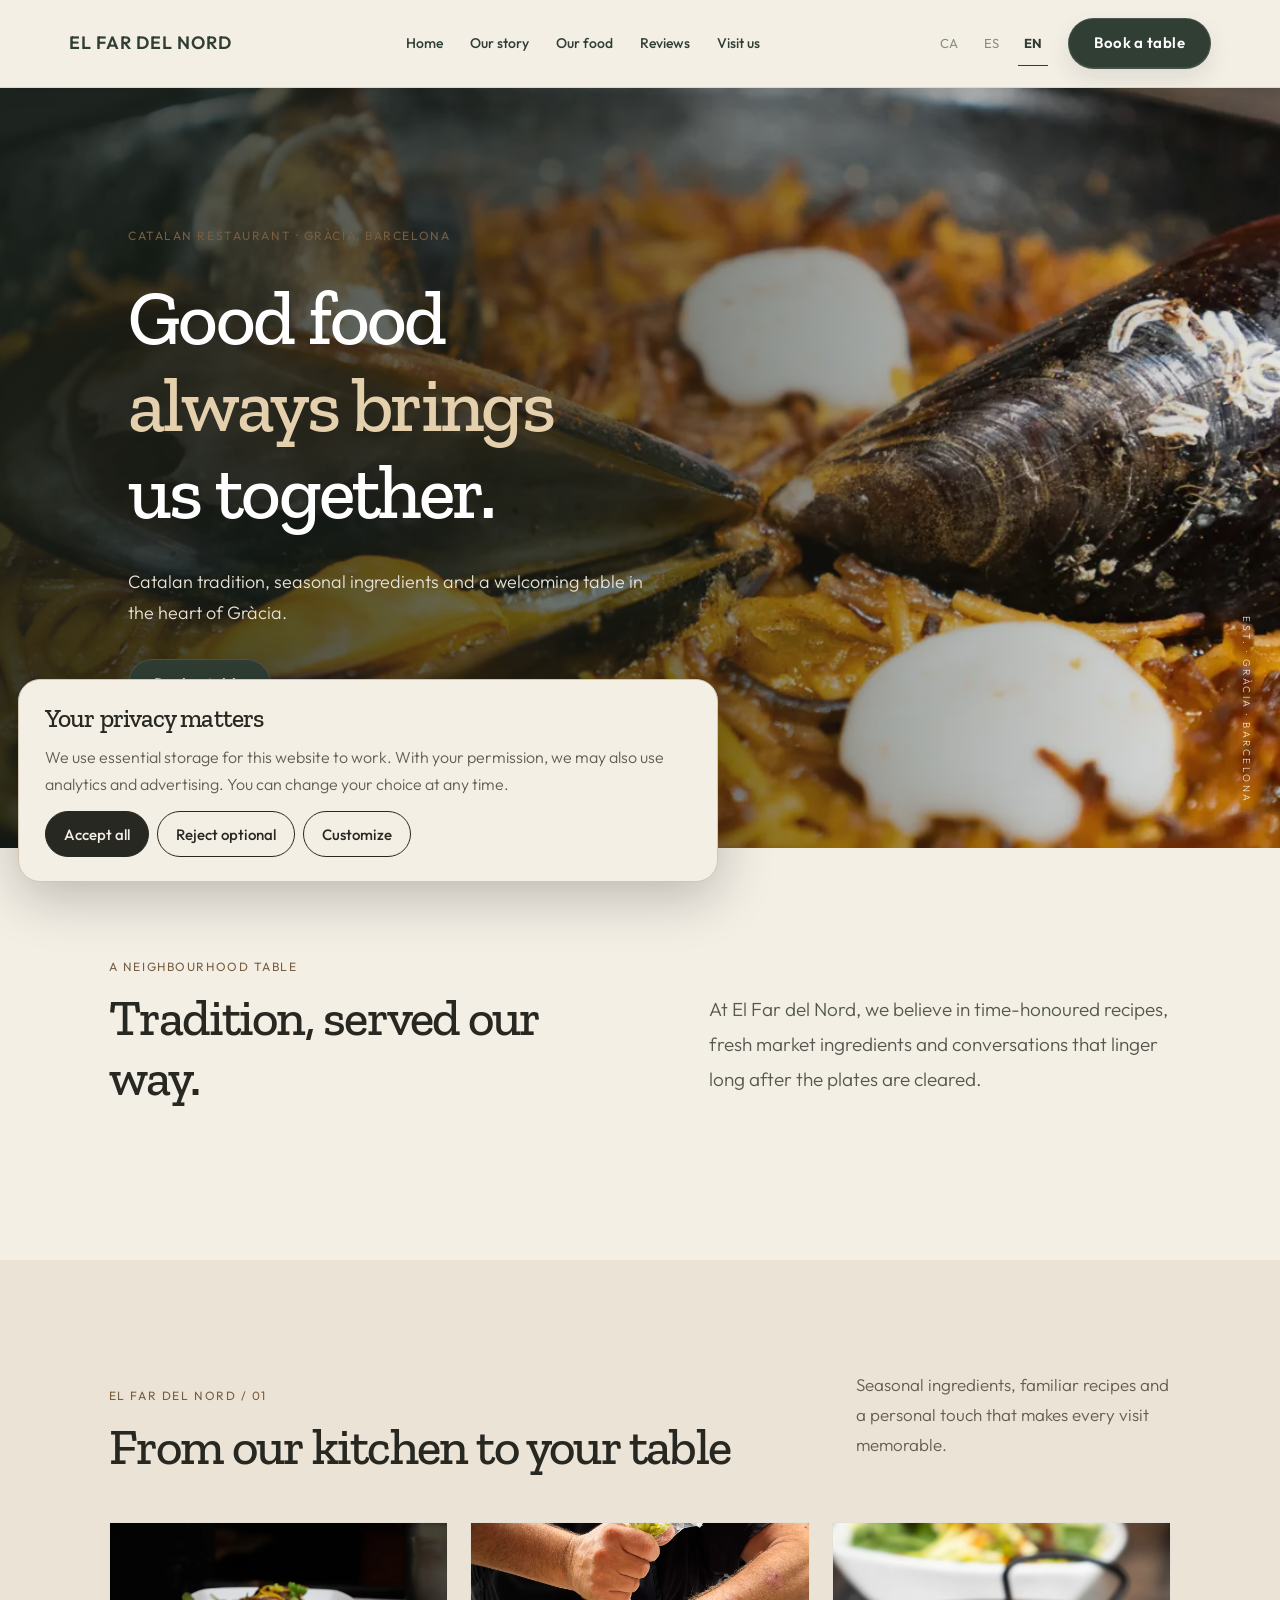
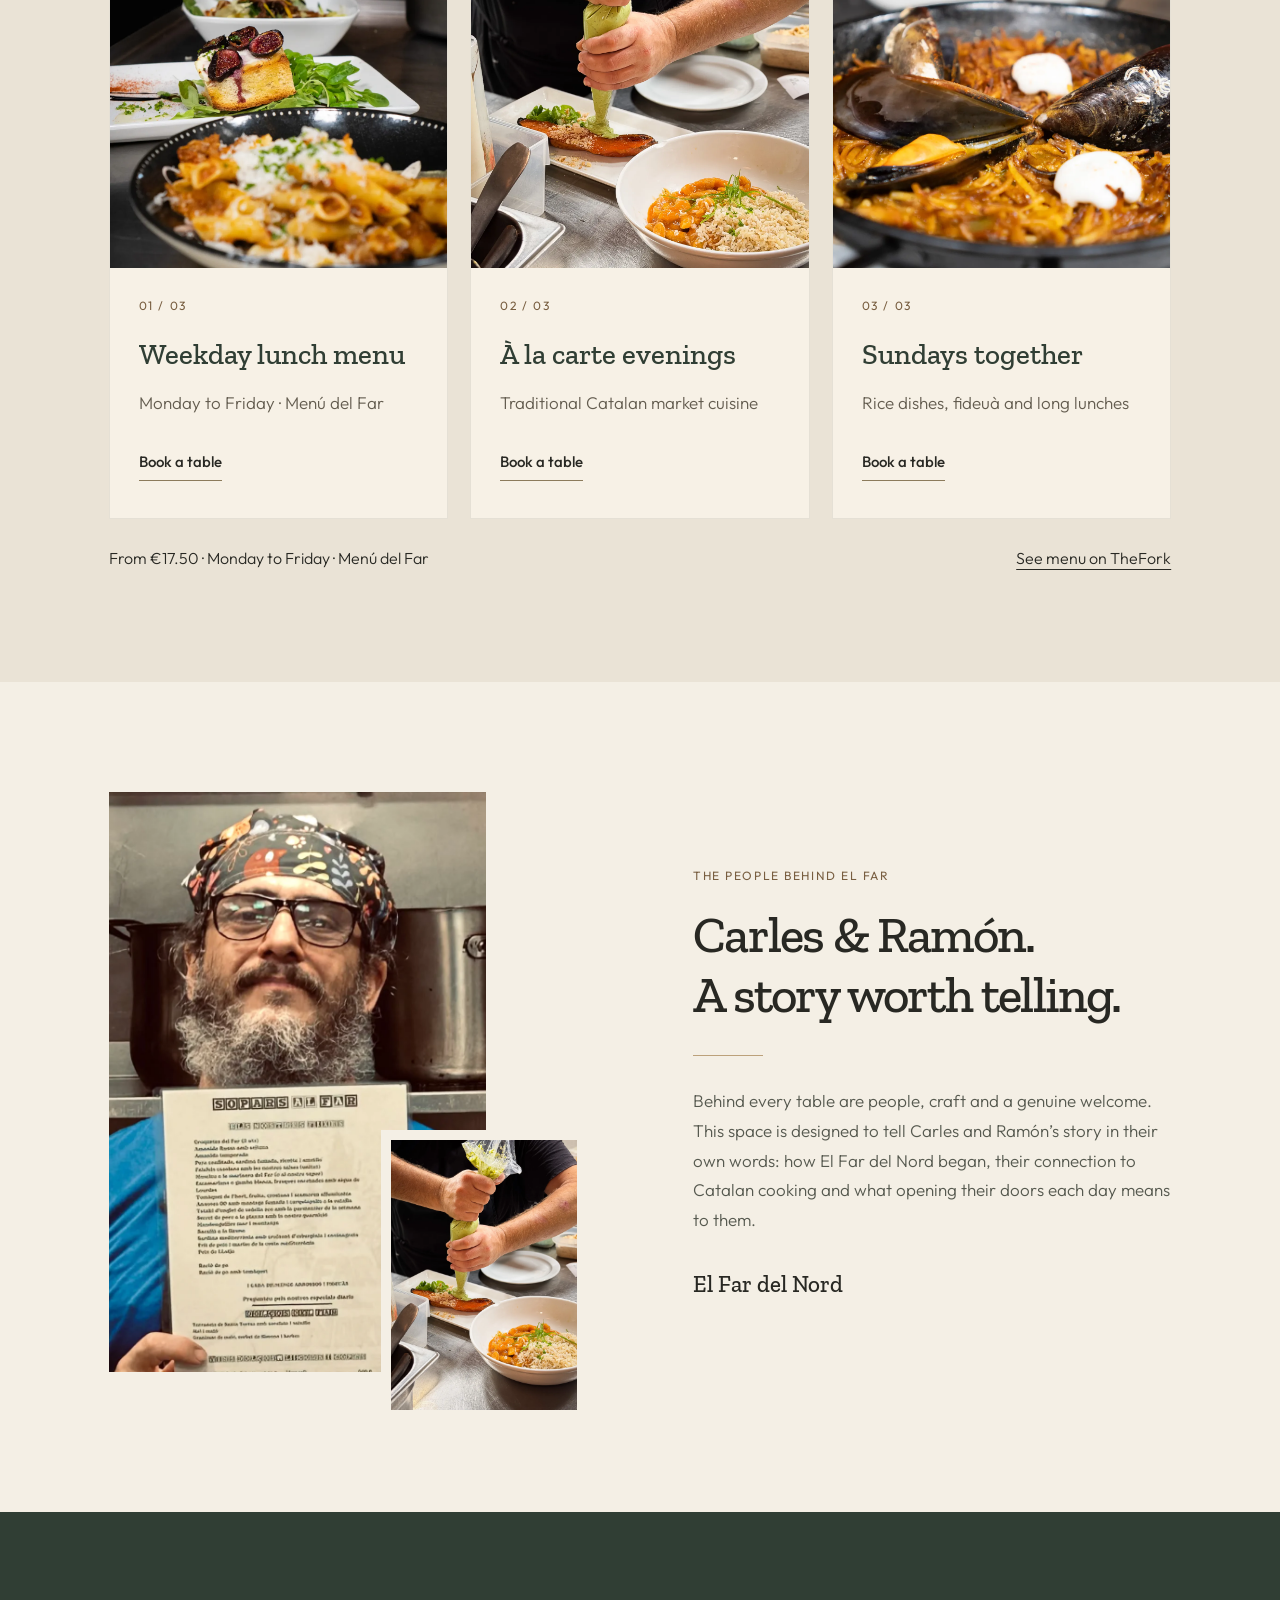
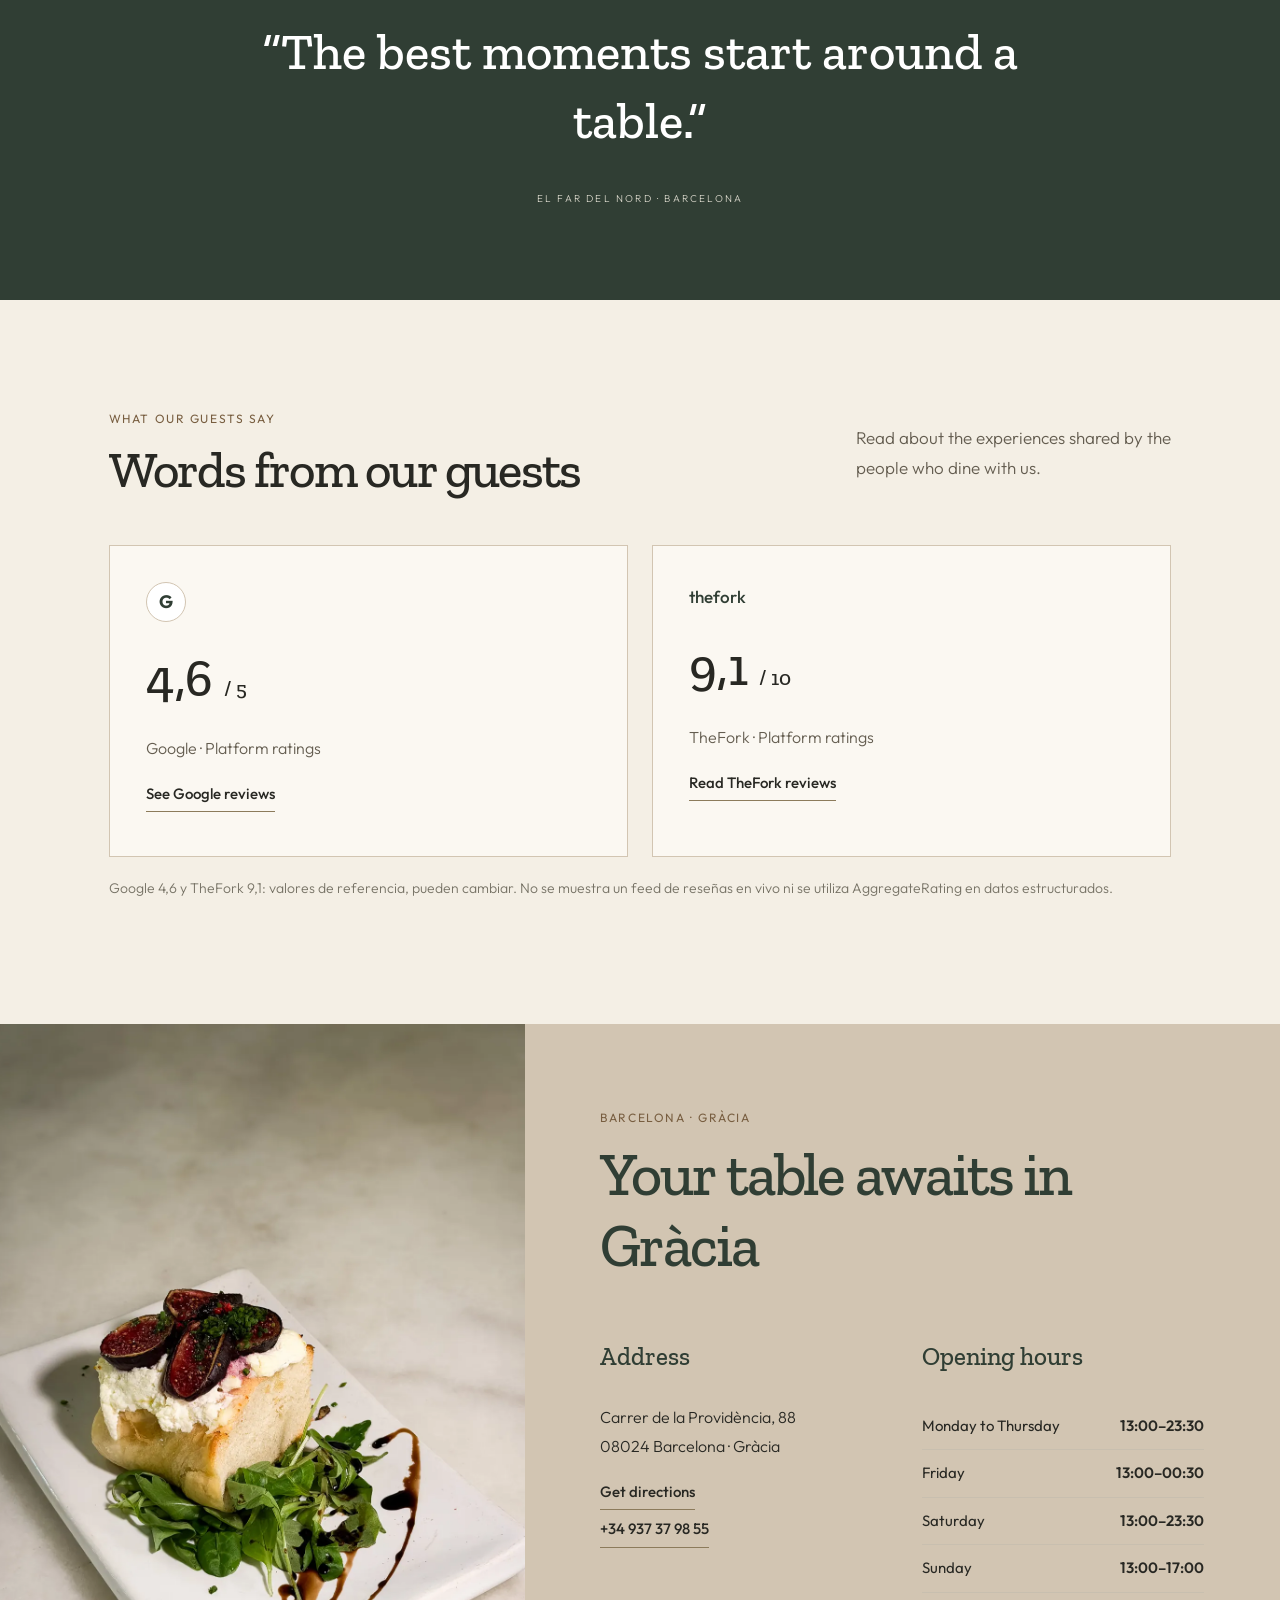
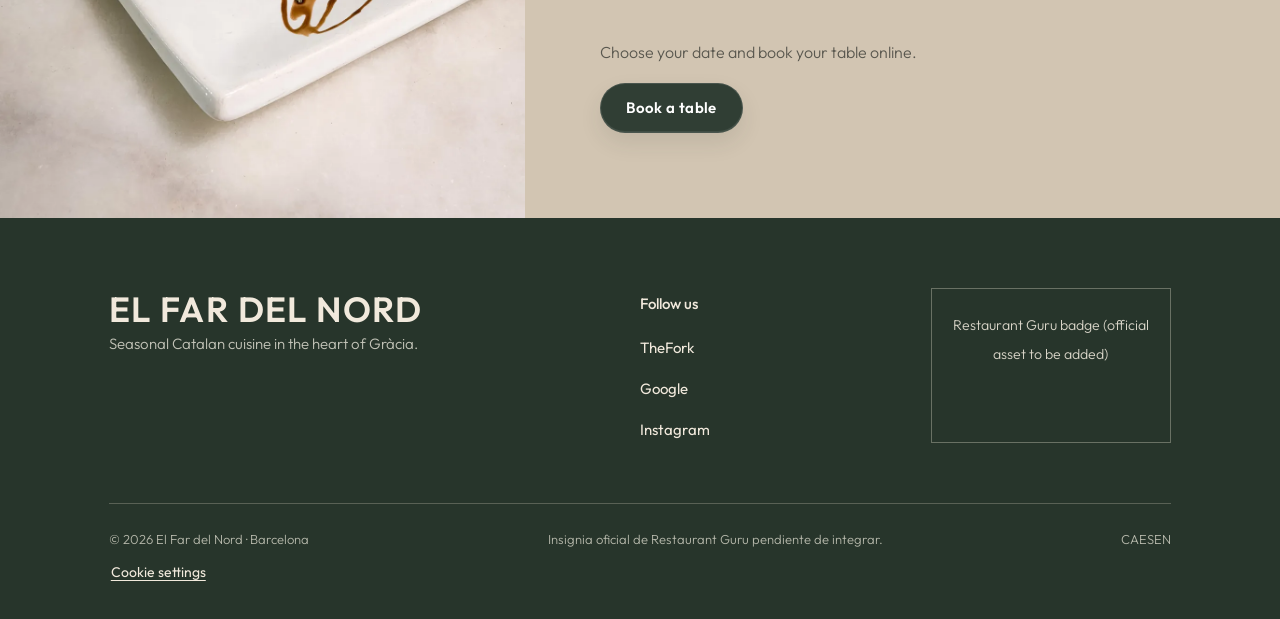
==== commit 25faf837: "Add files via upload" ====
--- a/en/index.html
+++ b/en/index.html
@@ -1,11 +1,11 @@
 <!DOCTYPE html>
-<html lang="en"><head><script>window.dataLayer=window.dataLayer||[];function gtag(){dataLayer.push(arguments)}gtag('consent','default',{analytics_storage:'denied',ad_storage:'denied',ad_user_data:'denied',ad_personalization:'denied',functionality_storage:'granted',security_storage:'granted'});gtag('set','ads_data_redaction',true);</script><script defer src="../assets/js/consent.js"></script><meta charset="utf-8"/><meta content="width=device-width, initial-scale=1" name="viewport"/><meta content="#f5f0e7" name="theme-color"/><title>El Far del Nord | Catalan Restaurant in Gràcia, Barcelona</title><meta content="Discover El Far del Nord: seasonal Catalan cuisine in Gràcia, Barcelona. Weekday lunch menu, à la carte dining and table reservations." name="description"/><meta content="index,follow,max-image-preview:large" name="robots"/><link href="https://www.elfardelnord.com/en/" rel="canonical"/><link href="https://www.elfardelnord.com/" hreflang="ca" rel="alternate"/><link href="https://www.elfardelnord.com/es/" hreflang="es" rel="alternate"/><link href="https://www.elfardelnord.com/en/" hreflang="en" rel="alternate"/><link href="https://www.elfardelnord.com/" hreflang="x-default" rel="alternate"/><meta content="website" property="og:type"/><meta content="en_GB" property="og:locale"/><meta content="El Far del Nord" property="og:site_name"/><meta content="El Far del Nord | Catalan Restaurant in Gràcia, Barcelona" property="og:title"/><meta content="Discover El Far del Nord: seasonal Catalan cuisine in Gràcia, Barcelona. Weekday lunch menu, à la carte dining and table reservations." property="og:description"/><meta content="https://www.elfardelnord.com/en/" property="og:url"/><meta content="https://www.elfardelnord.com/assets/img/far-27.webp" property="og:image"/><meta content="Fideuà con mejillones en El Far del Nord" property="og:image:alt"/><meta content="summary_large_image" name="twitter:card"/><meta content="El Far del Nord | Catalan Restaurant in Gràcia, Barcelona" name="twitter:title"/><meta content="Discover El Far del Nord: seasonal Catalan cuisine in Gràcia, Barcelona. Weekday lunch menu, à la carte dining and table reservations." name="twitter:description"/><meta content="https://www.elfardelnord.com/assets/img/far-27.webp" name="twitter:image"/><link href="../assets/favicon.svg" rel="icon" type="image/svg+xml"/><link as="image" fetchpriority="high" href="../assets/img/far-27.webp" rel="preload"/><link href="https://fonts.googleapis.com" rel="preconnect"/><link crossorigin="" href="https://fonts.gstatic.com" rel="preconnect"/><link href="https://fonts.googleapis.com/css2?family=Outfit:wght@300;400;500;600&amp;family=Zilla+Slab:wght@500;600&amp;display=swap" rel="stylesheet"/><link href="../assets/css/site.min.css" rel="stylesheet"/><script type="application/ld+json">{"@context":"https://schema.org","@type":"Restaurant","@id":"https://www.elfardelnord.com/#restaurant","name":"El Far del Nord","url":"https://www.elfardelnord.com/","image":"https://www.elfardelnord.com/assets/img/far-27.webp","servesCuisine":["Catalan","Mediterranean"],"telephone":"+34937379855","priceRange":"€€","address":{"@type":"PostalAddress","streetAddress":"Carrer de la Providència, 88","addressLocality":"Barcelona","postalCode":"08024","addressRegion":"Catalunya","addressCountry":"ES"},"hasMenu":"https://www.thefork.es/restaurante/el-far-del-nord-r814443/menu","sameAs":["https://www.instagram.com/fardelnord/"],"acceptsReservations":true,"potentialAction":{"@type":"ReserveAction","target":"https://www.google.com/maps/reserve/v/dine/c/W364VXyCyhQ"},"openingHoursSpecification":[{"@type":"OpeningHoursSpecification","dayOfWeek":["Monday","Tuesday","Wednesday","Thursday"],"opens":"13:00","closes":"23:30"},{"@type":"OpeningHoursSpecification","dayOfWeek":"Friday","opens":"13:00","closes":"23:59"},{"@type":"OpeningHoursSpecification","dayOfWeek":"Saturday","opens":"13:00","closes":"23:30"},{"@type":"OpeningHoursSpecification","dayOfWeek":"Sunday","opens":"13:00","closes":"17:00"}]}</script><script defer="" src="../assets/js/site.min.js"></script></head>
-<body><a class="skip" href="#contenido">Skip to content / Ir al contenido</a><header class="header" id="inicio"><a aria-label="El Far del Nord - home" class="wordmark" href="#inicio"><span class="mark">✦</span> EL FAR DEL NORD</a><nav aria-label="Main navigation" class="nav"><a href="#inicio">Home</a><a href="#historia">Our story</a><a href="#cocina">Our food</a><a href="#opiniones">Reviews</a><a href="#visitanos">Visit us</a></nav><div class="header-actions"><div aria-label="Languages" class="languages"><a href="../index.html" hreflang="ca" lang="ca">CA</a><a href="../es/index.html" hreflang="es" lang="es">ES</a><a aria-current="page" href="../en/index.html" hreflang="en" lang="en">EN</a></div><a class="btn btn-dark navbook" href="https://www.google.com/maps/reserve/v/dine/c/W364VXyCyhQ" rel="noopener noreferrer" target="_blank">Book a table ↗</a><button aria-controls="mobile-nav" aria-expanded="false" aria-label="Menu" class="mobile-toggle" type="button">☰</button></div></header><nav aria-label="Mobile navigation" class="mobile-nav" hidden="" id="mobile-nav"><a href="#inicio">Home</a><a href="#historia">Our story</a><a href="#cocina">Our food</a><a href="#opiniones">Reviews</a><a href="#visitanos">Visit us</a><a class="btn btn-dark" href="https://www.google.com/maps/reserve/v/dine/c/W364VXyCyhQ" rel="noopener noreferrer" target="_blank">Book a table</a></nav>
-<main id="contenido"><section class="hero"><div aria-label="Fideuà tradicional catalana con mejillones" class="hero-img" role="img"></div><div class="hero-shade"></div><div class="hero-inner"><p class="eyebrow light">CATALAN RESTAURANT · GRÀCIA, BARCELONA</p><h1>Good food<br/><em>always brings</em><br/>us together.</h1><p class="hero-sub">Catalan tradition, seasonal ingredients and a welcoming table in the heart of Gràcia.</p><div class="hero-cta"><a class="btn btn-gold" href="https://www.google.com/maps/reserve/v/dine/c/W364VXyCyhQ" rel="noopener noreferrer" target="_blank">Book a table <span>↗</span></a><a class="text-link" href="#cocina">Explore our food ↓</a></div></div><div class="hero-side">EST. · GRÀCIA · BARCELONA</div></section>
-<section aria-labelledby="intro-title" class="intro section"><div><p class="eyebrow">A NEIGHBOURHOOD TABLE</p><h2 id="intro-title">Tradition, served our way.</h2></div><div class="intro-right"><p>At El Far del Nord, we believe in time-honoured recipes, fresh market ingredients and conversations that linger long after the plates are cleared.</p><span class="ornament">✳</span></div></section>
-<section class="cuisine section" id="cocina"><div class="section-heading"><div><p class="eyebrow">EL FAR DEL NORD / 01</p><h2>From our kitchen to your table</h2></div><p>Seasonal ingredients, familiar recipes and a personal touch that makes every visit memorable.</p></div><div class="food-grid"><article class="food-card"><div class="food-photo"><img alt="Platos de cocina catalana con pasta y verduras" height="1100" loading="lazy" src="../assets/img/far-24.webp" width="850"/></div><div class="food-info"><p class="eyebrow">01 / 03</p><h3>Weekday lunch menu</h3><p>Monday to Friday · Menú del Far</p><a class="underlink" href="https://www.google.com/maps/reserve/v/dine/c/W364VXyCyhQ" rel="noopener noreferrer" target="_blank">Book a table <span aria-hidden="true">↗</span></a></div></article><article class="food-card"><div class="food-photo"><img alt="Cocinero terminando un plato con salsa de hierbas" height="1100" loading="lazy" src="../assets/img/far-26.webp" width="850"/></div><div class="food-info"><p class="eyebrow">02 / 03</p><h3>À la carte evenings</h3><p>Traditional Catalan market cuisine</p><a class="underlink" href="https://www.google.com/maps/reserve/v/dine/c/W364VXyCyhQ" rel="noopener noreferrer" target="_blank">Book a table <span aria-hidden="true">↗</span></a></div></article><article class="food-card"><div class="food-photo"><img alt="Fideuà con mejillones servida en paella" height="1100" loading="lazy" src="../assets/img/far-27.webp" width="850"/></div><div class="food-info"><p class="eyebrow">03 / 03</p><h3>Sundays together</h3><p>Rice dishes, fideuà and long lunches</p><a class="underlink" href="https://www.google.com/maps/reserve/v/dine/c/W364VXyCyhQ" rel="noopener noreferrer" target="_blank">Book a table <span aria-hidden="true">↗</span></a></div></article></div><div class="menu-bar"><span>From €17.50 · Monday to Friday · Menú del Far</span><a href="https://www.thefork.es/restaurante/el-far-del-nord-r814443/menu" rel="noopener noreferrer" target="_blank">See menu on TheFork ↗</a></div></section>
-<section class="story section" id="historia"><div class="story-gallery"><img alt="Retrato de Ramón, uno de los propietarios de El Far del Nord, en la cocina del restaurante" height="1248" loading="lazy" src="../assets/img/ramon-el-far-del-nord.webp" width="1050"/><div class="story-small"><img alt="Preparación artesanal de un plato en la cocina de El Far del Nord" height="1150" loading="lazy" src="../assets/img/far-26.webp" width="850"/></div></div><div class="story-copy"><p class="eyebrow">THE PEOPLE BEHIND EL FAR</p><h2>Carles &amp; Ramón.<br/><em>A story worth telling.</em></h2><div class="line"></div><p>Behind every table are people, craft and a genuine welcome. This space is designed to tell Carles and Ramón’s story in their own words: how El Far del Nord began, their connection to Catalan cooking and what opening their doors each day means to them.</p><p class="signature">El Far del Nord <span>✳</span></p></div></section>
-<section class="quote-banner"><p>✦</p><blockquote>“The best moments start around a table.”</blockquote><span>EL FAR DEL NORD · BARCELONA</span></section>
-<section class="reviews section" id="opiniones"><div class="section-heading"><div><p class="eyebrow">WHAT OUR GUESTS SAY</p><h2>Words from our guests</h2></div><p>Read about the experiences shared by the people who dine with us.</p></div><div class="review-grid"><article class="review-card"><div class="review-top"><span class="review-mark">G</span><span class="review-stars">★★★★★</span></div><strong>4,6 <small>/ 5</small></strong><span>Google · Platform ratings</span><a class="underlink" href="https://www.google.com/maps/search/?api=1&amp;query=El+Far+del+Nord+Providencia+88+Barcelona" rel="noopener noreferrer" target="_blank">See Google reviews ↗</a></article><article class="review-card"><div class="review-top"><span class="fork-mark">thefork</span><span class="review-stars">★★★★★</span></div><strong>9,1 <small>/ 10</small></strong><span>TheFork · Platform ratings</span><a class="underlink" href="https://www.thefork.es/restaurante/el-far-del-nord-r814443" rel="noopener noreferrer" target="_blank">Read TheFork reviews ↗</a></article></div><p class="disclaimer">Google 4,6 y TheFork 9,1: valores de referencia, pueden cambiar. No se muestra un feed de reseñas en vivo ni se utiliza AggregateRating en datos estructurados.</p></section>
-<section class="visit" id="visitanos"><div class="visit-image"><img alt="Tostada con higos y hojas verdes, plato de El Far del Nord" height="1100" loading="lazy" src="../assets/img/far-10.webp" width="850"/></div><div class="visit-content"><p class="eyebrow">BARCELONA · GRÀCIA</p><h2>Your table awaits in Gràcia</h2><div class="visit-col"><div><h3>Address</h3><address>Carrer de la Providència, 88<br/>08024 Barcelona · Gràcia</address><a class="underlink" href="https://www.google.com/maps/search/?api=1&amp;query=El+Far+del+Nord+Providencia+88+Barcelona" rel="noopener noreferrer" target="_blank">Get directions ↗</a><a class="underlink" href="tel:+34937379855">+34 937 37 98 55</a></div><div><h3>Opening hours</h3><div class="hours-line"><span>Monday to Thursday</span><strong>13:00–23:30</strong></div><div class="hours-line"><span>Friday</span><strong>13:00–00:30</strong></div><div class="hours-line"><span>Saturday</span><strong>13:00–23:30</strong></div><div class="hours-line"><span>Sunday</span><strong>13:00–17:00</strong></div></div></div><div class="reserve-panel"><p>Choose your date and book your table online.</p><a class="btn btn-gold" href="https://www.google.com/maps/reserve/v/dine/c/W364VXyCyhQ" rel="noopener noreferrer" target="_blank">Book a table ↗</a></div></div></section></main>
-<footer class="footer"><div class="footer-top"><div><a class="footer-brand" href="#inicio">EL FAR DEL NORD</a><p>Seasonal Catalan cuisine in the heart of Gràcia.</p></div><div><strong>Follow us</strong><div class="social-links"><a href="https://www.thefork.es/restaurante/el-far-del-nord-r814443" rel="noopener noreferrer" target="_blank">TheFork ↗</a><a href="https://www.google.com/maps/search/?api=1&amp;query=El+Far+del+Nord+Providencia+88+Barcelona" rel="noopener noreferrer" target="_blank">Google ↗</a><a href="https://www.instagram.com/fardelnord/" rel="noopener noreferrer" target="_blank">Instagram ↗</a></div></div><div class="award"><div class="award-icon">✹</div><small>Restaurant Guru badge (official asset to be added)</small></div></div><div class="footer-bottom"><span>© 2026 El Far del Nord · Barcelona</span><span>Insignia oficial de Restaurant Guru pendiente de integrar.</span><div class="footer-languages"><a href="../index.html" hreflang="ca" lang="ca">CA</a><a href="../es/index.html" hreflang="es" lang="es">ES</a><a aria-current="page" href="../en/index.html" hreflang="en" lang="en">EN</a></div></div><button type="button" id="privacy-open" class="privacy-footer">Cookie settings</button></footer><a class="floating-book" href="https://www.google.com/maps/reserve/v/dine/c/W364VXyCyhQ" rel="noopener noreferrer" target="_blank">Book a table ↗</a><aside class="privacy-banner" id="privacy-banner" role="region" aria-label="Your privacy matters" hidden><h2>Your privacy matters</h2><p>We use essential storage for this website to work. With your permission, we may also use analytics and advertising. You can change your choice at any time.</p><div class="privacy-actions"><button type="button" class="privacy-action primary" id="privacy-accept">Accept all</button><button type="button" class="privacy-action" id="privacy-reject">Reject optional</button><button type="button" class="privacy-action" id="privacy-custom">Customize</button></div></aside><div id="privacy-dialog" class="privacy-backdrop" hidden><section class="privacy-dialog" role="dialog" aria-modal="true" aria-labelledby="privacy-dialog-title"><div class="privacy-head"><h2 id="privacy-dialog-title" tabindex="-1">Cookie settings</h2><button class="privacy-close" id="privacy-close" aria-label="Close" type="button">×</button></div><p>Your choices are saved in this browser. Optional categories are enabled only with your consent. This informational notice must be completed with the restaurant’s final privacy and cookie policy.</p><div class="privacy-option"><span>Essential (always on)</span><input aria-label="Essential (always on)" type="checkbox" checked disabled></div><label class="privacy-option"><span>Analytics</span><input id="privacy-analytics" type="checkbox"></label><label class="privacy-option"><span>Advertising and personalization</span><input id="privacy-ads" type="checkbox"></label><div class="privacy-actions"><button type="button" class="privacy-action primary" id="privacy-save">Save preferences</button></div></section></div></body></html>+<html lang="en"><head><script>window.dataLayer=window.dataLayer||[];function gtag(){dataLayer.push(arguments)}gtag('consent','default',{analytics_storage:'denied',ad_storage:'denied',ad_user_data:'denied',ad_personalization:'denied',functionality_storage:'granted',security_storage:'granted'});gtag('set','ads_data_redaction',true);</script><script defer src="../assets/js/consent.js"></script><meta charset="utf-8"/><meta content="width=device-width, initial-scale=1" name="viewport"/><meta content="#f5f0e7" name="theme-color"/><title>El Far del Nord | Catalan Restaurant in Gràcia, Barcelona</title><meta content="Discover El Far del Nord: seasonal Catalan cuisine in Gràcia, Barcelona. Weekday lunch menu, à la carte dining and table reservations." name="description"/><meta content="index,follow,max-image-preview:large" name="robots"/><link href="https://www.elfardelnord.com/en/" rel="canonical"/><link href="https://www.elfardelnord.com/" hreflang="ca" rel="alternate"/><link href="https://www.elfardelnord.com/es/" hreflang="es" rel="alternate"/><link href="https://www.elfardelnord.com/en/" hreflang="en" rel="alternate"/><link href="https://www.elfardelnord.com/" hreflang="x-default" rel="alternate"/><meta content="website" property="og:type"/><meta content="en_GB" property="og:locale"/><meta content="El Far del Nord" property="og:site_name"/><meta content="El Far del Nord | Catalan Restaurant in Gràcia, Barcelona" property="og:title"/><meta content="Discover El Far del Nord: seasonal Catalan cuisine in Gràcia, Barcelona. Weekday lunch menu, à la carte dining and table reservations." property="og:description"/><meta content="https://www.elfardelnord.com/en/" property="og:url"/><meta content="https://www.elfardelnord.com/assets/img/open-graph-el-far-del-nord.jpg" property="og:image"/><meta content="Fideuà con mejillones en El Far del Nord" property="og:image:alt"/><meta content="1200" property="og:image:width"/><meta content="630" property="og:image:height"/><meta content="summary_large_image" name="twitter:card"/><meta content="El Far del Nord | Catalan Restaurant in Gràcia, Barcelona" name="twitter:title"/><meta content="Discover El Far del Nord: seasonal Catalan cuisine in Gràcia, Barcelona. Weekday lunch menu, à la carte dining and table reservations." name="twitter:description"/><meta content="https://www.elfardelnord.com/assets/img/open-graph-el-far-del-nord.jpg" name="twitter:image"/><link href="../assets/favicon.svg" rel="icon" type="image/svg+xml"/><link as="image" fetchpriority="high" href="../assets/img/far-27.webp" rel="preload"/><link href="https://fonts.googleapis.com" rel="preconnect"/><link crossorigin="" href="https://fonts.gstatic.com" rel="preconnect"/><link href="https://fonts.googleapis.com/css2?family=Outfit:wght@300;400;500;600&amp;family=Zilla+Slab:wght@500;600&amp;display=swap" rel="stylesheet"/><link href="../assets/css/site.min.css" rel="stylesheet"/><script type="application/ld+json">{"@context":"https://schema.org","@type":"Restaurant","@id":"https://www.elfardelnord.com/#restaurant","name":"El Far del Nord","url":"https://www.elfardelnord.com/","image":"https://www.elfardelnord.com/assets/img/open-graph-el-far-del-nord.jpg","servesCuisine":["Catalan","Mediterranean"],"telephone":"+34937379855","priceRange":"€€","address":{"@type":"PostalAddress","streetAddress":"Carrer de la Providència, 88","addressLocality":"Barcelona","postalCode":"08024","addressRegion":"Catalunya","addressCountry":"ES"},"hasMenu":"https://www.thefork.es/restaurante/el-far-del-nord-r814443/menu","sameAs":["https://www.instagram.com/fardelnord/"],"acceptsReservations":true,"potentialAction":{"@type":"ReserveAction","target":"https://www.google.com/maps/reserve/v/dine/c/W364VXyCyhQ"},"openingHoursSpecification":[{"@type":"OpeningHoursSpecification","dayOfWeek":["Monday","Tuesday","Wednesday","Thursday"],"opens":"13:00","closes":"23:30"},{"@type":"OpeningHoursSpecification","dayOfWeek":"Friday","opens":"13:00","closes":"23:59"},{"@type":"OpeningHoursSpecification","dayOfWeek":"Saturday","opens":"13:00","closes":"23:30"},{"@type":"OpeningHoursSpecification","dayOfWeek":"Sunday","opens":"13:00","closes":"17:00"}]}</script><script defer="" src="../assets/js/site.min.js"></script></head>
+<body><a class="skip" href="#contenido">Skip to content / Ir al contenido</a><header class="header" id="inicio"><a aria-label="El Far del Nord - home" class="wordmark" href="#inicio">EL FAR DEL NORD</a><nav aria-label="Main navigation" class="nav"><a href="#inicio">Home</a><a href="#historia">Our story</a><a href="#cocina">Our food</a><a href="#opiniones">Reviews</a><a href="#visitanos">Visit us</a></nav><div class="header-actions"><div aria-label="Languages" class="languages"><a href="../index.html" hreflang="ca" lang="ca">CA</a><a href="../es/index.html" hreflang="es" lang="es">ES</a><a aria-current="page" href="../en/index.html" hreflang="en" lang="en">EN</a></div><a class="btn btn-dark navbook" href="https://www.google.com/maps/reserve/v/dine/c/W364VXyCyhQ" rel="noopener noreferrer" target="_blank">Book a table </a><button aria-controls="mobile-nav" aria-expanded="false" aria-label="Abrir menú" class="mobile-toggle" type="button"></button></div></header><nav aria-label="Mobile navigation" class="mobile-nav" hidden="" id="mobile-nav"><a href="#inicio">Home</a><a href="#historia">Our story</a><a href="#cocina">Our food</a><a href="#opiniones">Reviews</a><a href="#visitanos">Visit us</a><a class="btn btn-dark" href="https://www.google.com/maps/reserve/v/dine/c/W364VXyCyhQ" rel="noopener noreferrer" target="_blank">Book a table</a></nav>
+<main id="contenido"><section class="hero"><div aria-label="Fideuà tradicional catalana con mejillones" class="hero-img" role="img"></div><div class="hero-shade"></div><div class="hero-inner"><p class="eyebrow light">CATALAN RESTAURANT · GRÀCIA, BARCELONA</p><h1>Good food<br/><em>always brings</em><br/>us together.</h1><p class="hero-sub">Catalan tradition, seasonal ingredients and a welcoming table in the heart of Gràcia.</p><div class="hero-cta"><a class="btn btn-gold" href="https://www.google.com/maps/reserve/v/dine/c/W364VXyCyhQ" rel="noopener noreferrer" target="_blank">Book a table </a><a class="text-link" href="#cocina">Explore our food </a></div></div><div class="hero-side">EST. · GRÀCIA · BARCELONA</div></section>
+<section aria-labelledby="intro-title" class="intro section"><div><p class="eyebrow">A NEIGHBOURHOOD TABLE</p><h2 id="intro-title">Tradition, served our way.</h2></div><div class="intro-right"><p>At El Far del Nord, we believe in time-honoured recipes, fresh market ingredients and conversations that linger long after the plates are cleared.</p></div></section>
+<section class="cuisine section" id="cocina"><div class="section-heading"><div><p class="eyebrow">EL FAR DEL NORD / 01</p><h2>From our kitchen to your table</h2></div><p>Seasonal ingredients, familiar recipes and a personal touch that makes every visit memorable.</p></div><div class="food-grid"><article class="food-card"><div class="food-photo"><img alt="Platos de cocina catalana con pasta y verduras" height="1100" loading="lazy" src="../assets/img/far-24.webp" width="850"/></div><div class="food-info"><p class="eyebrow">01 / 03</p><h3>Weekday lunch menu</h3><p>Monday to Friday · Menú del Far</p><a class="underlink" href="https://www.google.com/maps/reserve/v/dine/c/W364VXyCyhQ" rel="noopener noreferrer" target="_blank">Book a table </a></div></article><article class="food-card"><div class="food-photo"><img alt="Cocinero terminando un plato con salsa de hierbas" height="1100" loading="lazy" src="../assets/img/far-26.webp" width="850"/></div><div class="food-info"><p class="eyebrow">02 / 03</p><h3>À la carte evenings</h3><p>Traditional Catalan market cuisine</p><a class="underlink" href="https://www.google.com/maps/reserve/v/dine/c/W364VXyCyhQ" rel="noopener noreferrer" target="_blank">Book a table </a></div></article><article class="food-card"><div class="food-photo"><img alt="Fideuà con mejillones servida en paella" height="1100" loading="lazy" src="../assets/img/far-27.webp" width="850"/></div><div class="food-info"><p class="eyebrow">03 / 03</p><h3>Sundays together</h3><p>Rice dishes, fideuà and long lunches</p><a class="underlink" href="https://www.google.com/maps/reserve/v/dine/c/W364VXyCyhQ" rel="noopener noreferrer" target="_blank">Book a table </a></div></article></div><div class="menu-bar"><span>From €17.50 · Monday to Friday · Menú del Far</span><a href="https://www.thefork.es/restaurante/el-far-del-nord-r814443/menu" rel="noopener noreferrer" target="_blank">See menu on TheFork </a></div></section>
+<section class="story section" id="historia"><div class="story-gallery"><img alt="Retrato de Ramón, uno de los propietarios de El Far del Nord, en la cocina del restaurante" height="1248" loading="lazy" src="../assets/img/ramon-el-far-del-nord.webp" width="1050"/><div class="story-small"><img alt="Preparación artesanal de un plato en la cocina de El Far del Nord" height="1150" loading="lazy" src="../assets/img/far-26.webp" width="850"/></div></div><div class="story-copy"><p class="eyebrow">THE PEOPLE BEHIND EL FAR</p><h2>Carles &amp; Ramón.<br/><em>A story worth telling.</em></h2><div class="line"></div><p>Behind every table are people, craft and a genuine welcome. This space is designed to tell Carles and Ramón’s story in their own words: how El Far del Nord began, their connection to Catalan cooking and what opening their doors each day means to them.</p><p class="signature">El Far del Nord</p></div></section>
+<section class="quote-banner"><blockquote>“The best moments start around a table.”</blockquote><span>EL FAR DEL NORD · BARCELONA</span></section>
+<section class="reviews section" id="opiniones"><div class="section-heading"><div><p class="eyebrow">WHAT OUR GUESTS SAY</p><h2>Words from our guests</h2></div><p>Read about the experiences shared by the people who dine with us.</p></div><div class="review-grid"><article class="review-card"><div class="review-top"><span class="review-mark">G</span></div><strong>4,6 <small>/ 5</small></strong><span>Google · Platform ratings</span><a class="underlink" href="https://www.google.com/maps/search/?api=1&amp;query=El+Far+del+Nord+Providencia+88+Barcelona" rel="noopener noreferrer" target="_blank">See Google reviews </a></article><article class="review-card"><div class="review-top"><span class="fork-mark">thefork</span></div><strong>9,1 <small>/ 10</small></strong><span>TheFork · Platform ratings</span><a class="underlink" href="https://www.thefork.es/restaurante/el-far-del-nord-r814443" rel="noopener noreferrer" target="_blank">Read TheFork reviews </a></article></div><p class="disclaimer">Google 4,6 y TheFork 9,1: valores de referencia, pueden cambiar. No se muestra un feed de reseñas en vivo ni se utiliza AggregateRating en datos estructurados.</p></section>
+<section class="visit" id="visitanos"><div class="visit-image"><img alt="Tostada con higos y hojas verdes, plato de El Far del Nord" height="1100" loading="lazy" src="../assets/img/far-10.webp" width="850"/></div><div class="visit-content"><p class="eyebrow">BARCELONA · GRÀCIA</p><h2>Your table awaits in Gràcia</h2><div class="visit-col"><div><h3>Address</h3><address>Carrer de la Providència, 88<br/>08024 Barcelona · Gràcia</address><a class="underlink" href="https://www.google.com/maps/search/?api=1&amp;query=El+Far+del+Nord+Providencia+88+Barcelona" rel="noopener noreferrer" target="_blank">Get directions </a><a class="underlink" href="tel:+34937379855">+34 937 37 98 55</a></div><div><h3>Opening hours</h3><div class="hours-line"><span>Monday to Thursday</span><strong>13:00–23:30</strong></div><div class="hours-line"><span>Friday</span><strong>13:00–00:30</strong></div><div class="hours-line"><span>Saturday</span><strong>13:00–23:30</strong></div><div class="hours-line"><span>Sunday</span><strong>13:00–17:00</strong></div></div></div><div class="reserve-panel"><p>Choose your date and book your table online.</p><a class="btn btn-gold" href="https://www.google.com/maps/reserve/v/dine/c/W364VXyCyhQ" rel="noopener noreferrer" target="_blank">Book a table </a></div></div></section></main>
+<footer class="footer"><div class="footer-top"><div><a class="footer-brand" href="#inicio">EL FAR DEL NORD</a><p>Seasonal Catalan cuisine in the heart of Gràcia.</p></div><div><strong>Follow us</strong><div class="social-links"><a href="https://www.thefork.es/restaurante/el-far-del-nord-r814443" rel="noopener noreferrer" target="_blank">TheFork </a><a href="https://www.google.com/maps/search/?api=1&amp;query=El+Far+del+Nord+Providencia+88+Barcelona" rel="noopener noreferrer" target="_blank">Google </a><a href="https://www.instagram.com/fardelnord/" rel="noopener noreferrer" target="_blank">Instagram </a></div></div><div class="award"><small>Restaurant Guru badge (official asset to be added)</small></div></div><div class="footer-bottom"><span>© 2026 El Far del Nord · Barcelona</span><span>Insignia oficial de Restaurant Guru pendiente de integrar.</span><div class="footer-languages"><a href="../index.html" hreflang="ca" lang="ca">CA</a><a href="../es/index.html" hreflang="es" lang="es">ES</a><a aria-current="page" href="../en/index.html" hreflang="en" lang="en">EN</a></div></div><button type="button" id="privacy-open" class="privacy-footer">Cookie settings</button></footer><a class="floating-book" href="https://www.google.com/maps/reserve/v/dine/c/W364VXyCyhQ" rel="noopener noreferrer" target="_blank">Book a table </a><aside class="privacy-banner" id="privacy-banner" role="region" aria-label="Your privacy matters" hidden><h2>Your privacy matters</h2><p>We use essential storage for this website to work. With your permission, we may also use analytics and advertising. You can change your choice at any time.</p><div class="privacy-actions"><button type="button" class="privacy-action primary" id="privacy-accept">Accept all</button><button type="button" class="privacy-action" id="privacy-reject">Reject optional</button><button type="button" class="privacy-action" id="privacy-custom">Customize</button></div></aside><div id="privacy-dialog" class="privacy-backdrop" hidden><section class="privacy-dialog" role="dialog" aria-modal="true" aria-labelledby="privacy-dialog-title"><div class="privacy-head"><h2 id="privacy-dialog-title" tabindex="-1">Cookie settings</h2><button class="privacy-close" id="privacy-close" aria-label="Close" type="button">×</button></div><p>Your choices are saved in this browser. Optional categories are enabled only with your consent. This informational notice must be completed with the restaurant’s final privacy and cookie policy.</p><div class="privacy-option"><span>Essential (always on)</span><input aria-label="Essential (always on)" type="checkbox" checked disabled></div><label class="privacy-option"><span>Analytics</span><input id="privacy-analytics" type="checkbox"></label><label class="privacy-option"><span>Advertising and personalization</span><input id="privacy-ads" type="checkbox"></label><div class="privacy-actions"><button type="button" class="privacy-action primary" id="privacy-save">Save preferences</button></div></section></div></body></html>
--- a/assets/css/site.min.css
+++ b/assets/css/site.min.css
@@ -145,3 +145,20 @@
  .floating-book{width:auto;max-width:calc(100vw - 36px);right:18px;bottom:18px}
  .privacy-banner{bottom:8px}
 }
+
+
+/* Ajustes móvil + Open Graph prep */
+.mobile-toggle{-webkit-appearance:none;appearance:none;-webkit-tap-highlight-color:transparent;color:var(--green);display:none;align-items:center;justify-content:center;gap:4px;flex-direction:column;border:1px solid rgba(48,62,52,.16);border-radius:999px;background:rgba(255,255,255,.62);padding:0 11px;box-shadow:0 8px 20px rgba(48,62,52,.08)}
+.mobile-toggle span{display:block;width:18px;height:2px;border-radius:999px;background:currentColor;transition:transform .24s ease,opacity .18s ease}
+.mobile-toggle[aria-expanded="true"] span:nth-child(1){transform:translateY(6px) rotate(45deg)}
+.mobile-toggle[aria-expanded="true"] span:nth-child(2){opacity:0}
+.mobile-toggle[aria-expanded="true"] span:nth-child(3){transform:translateY(-6px) rotate(-45deg)}
+.mobile-nav{border-top:1px solid rgba(48,62,52,.08)}
+.mobile-nav a{font-size:17px;color:var(--ink)}
+.review-mark{color:var(--green);background:#fff;border:1px solid var(--line);width:40px;height:40px;border-radius:999px;display:grid;place-items:center;font-size:18px;line-height:1}
+.fork-mark{font-size:17px;color:var(--green)}
+@media(max-width:950px){.mobile-toggle{display:inline-flex}}
+@media(max-width:530px){.mobile-toggle{min-width:46px;min-height:46px;padding:0 12px;background:#f8f4ec}.header{padding:0 4.5%}}
+
+/* Sin iconografía decorativa: no se generan flechas ni estrellas por CSS. */
+.mark,.ornament,.award-icon,.review-stars{display:none!important}
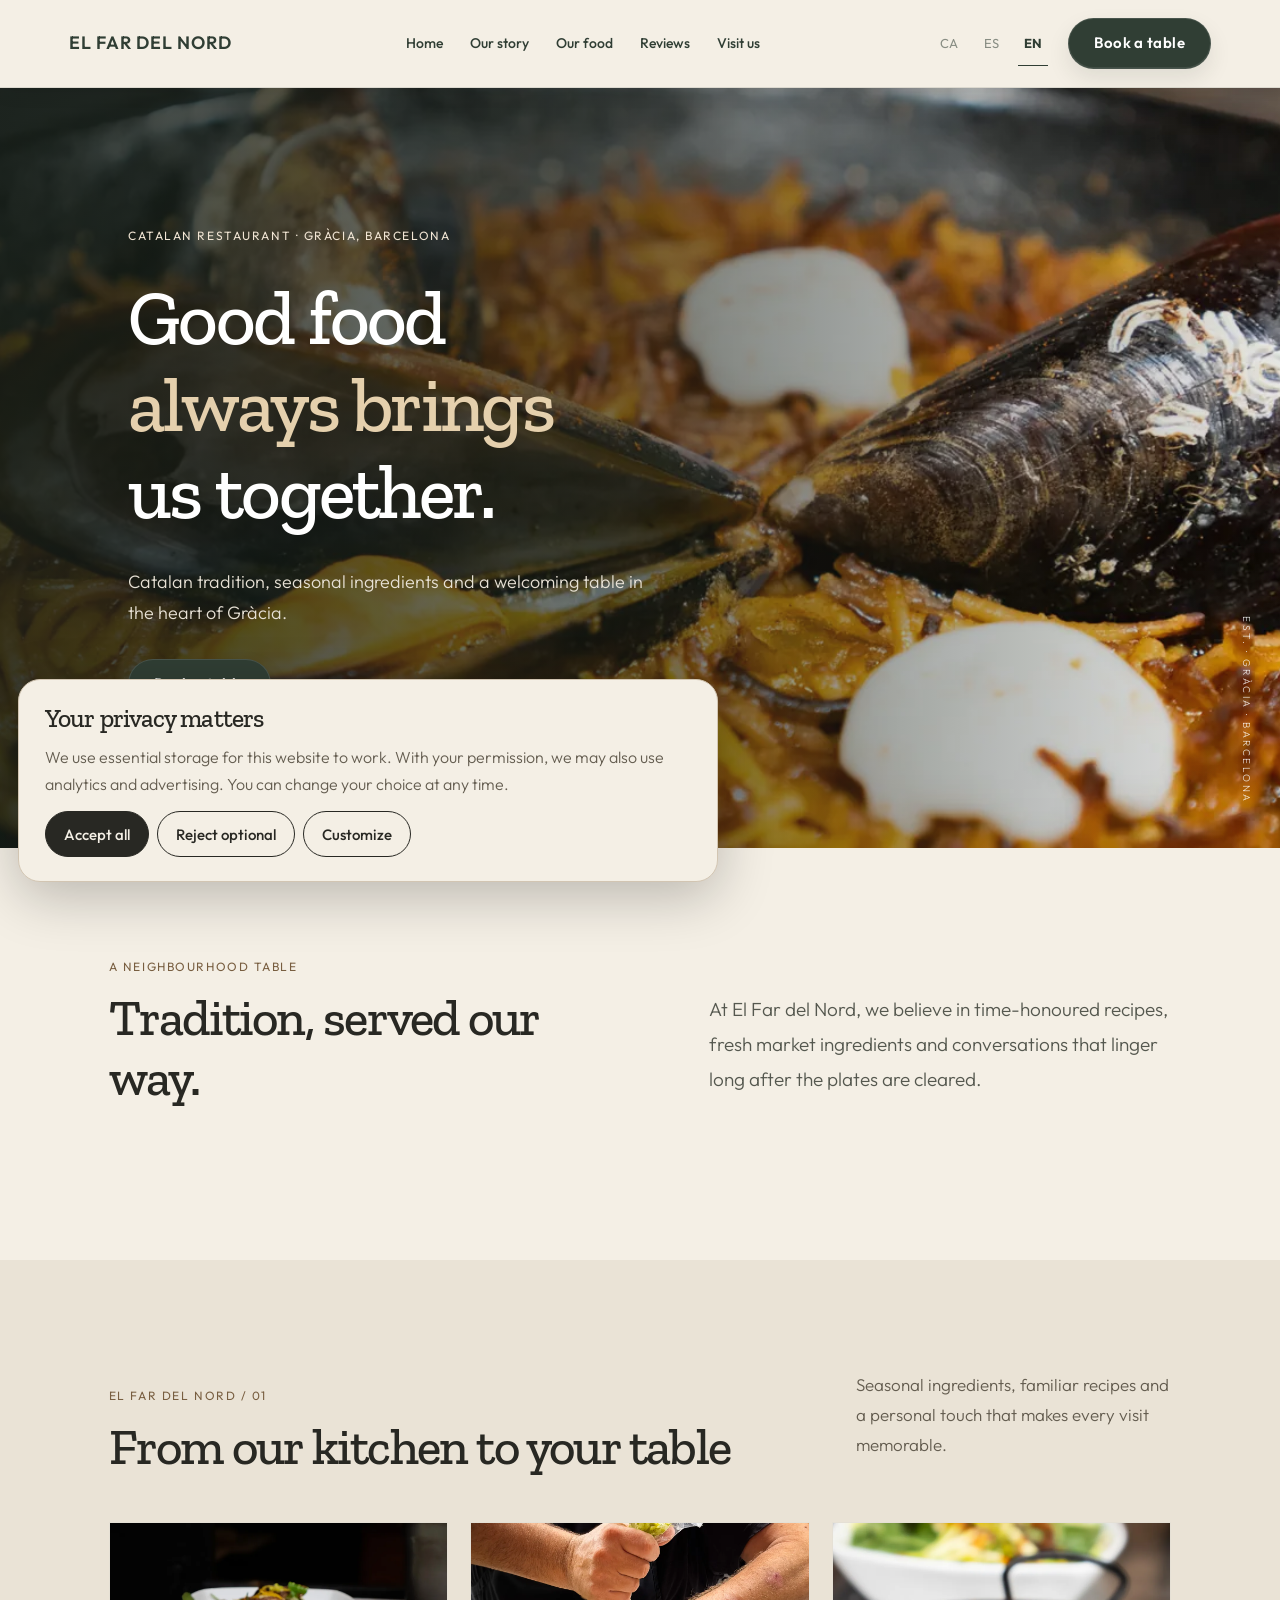
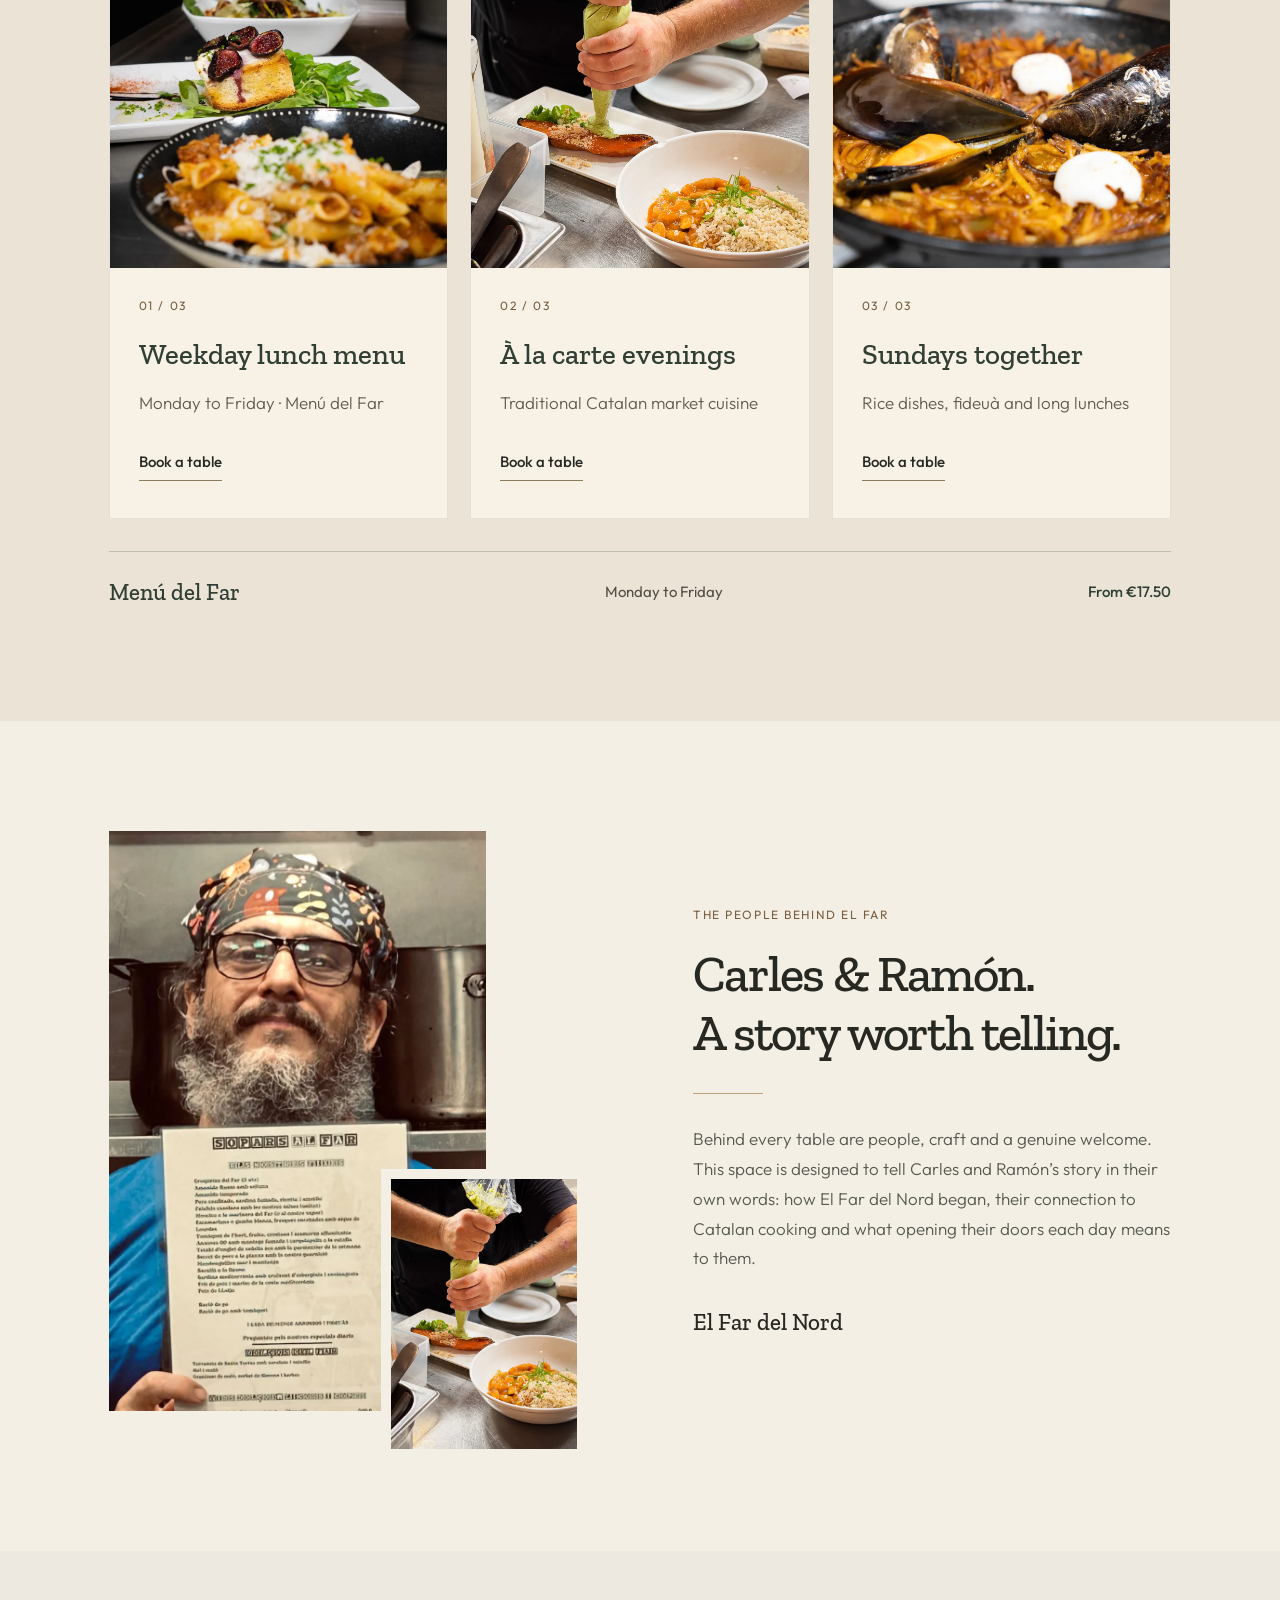
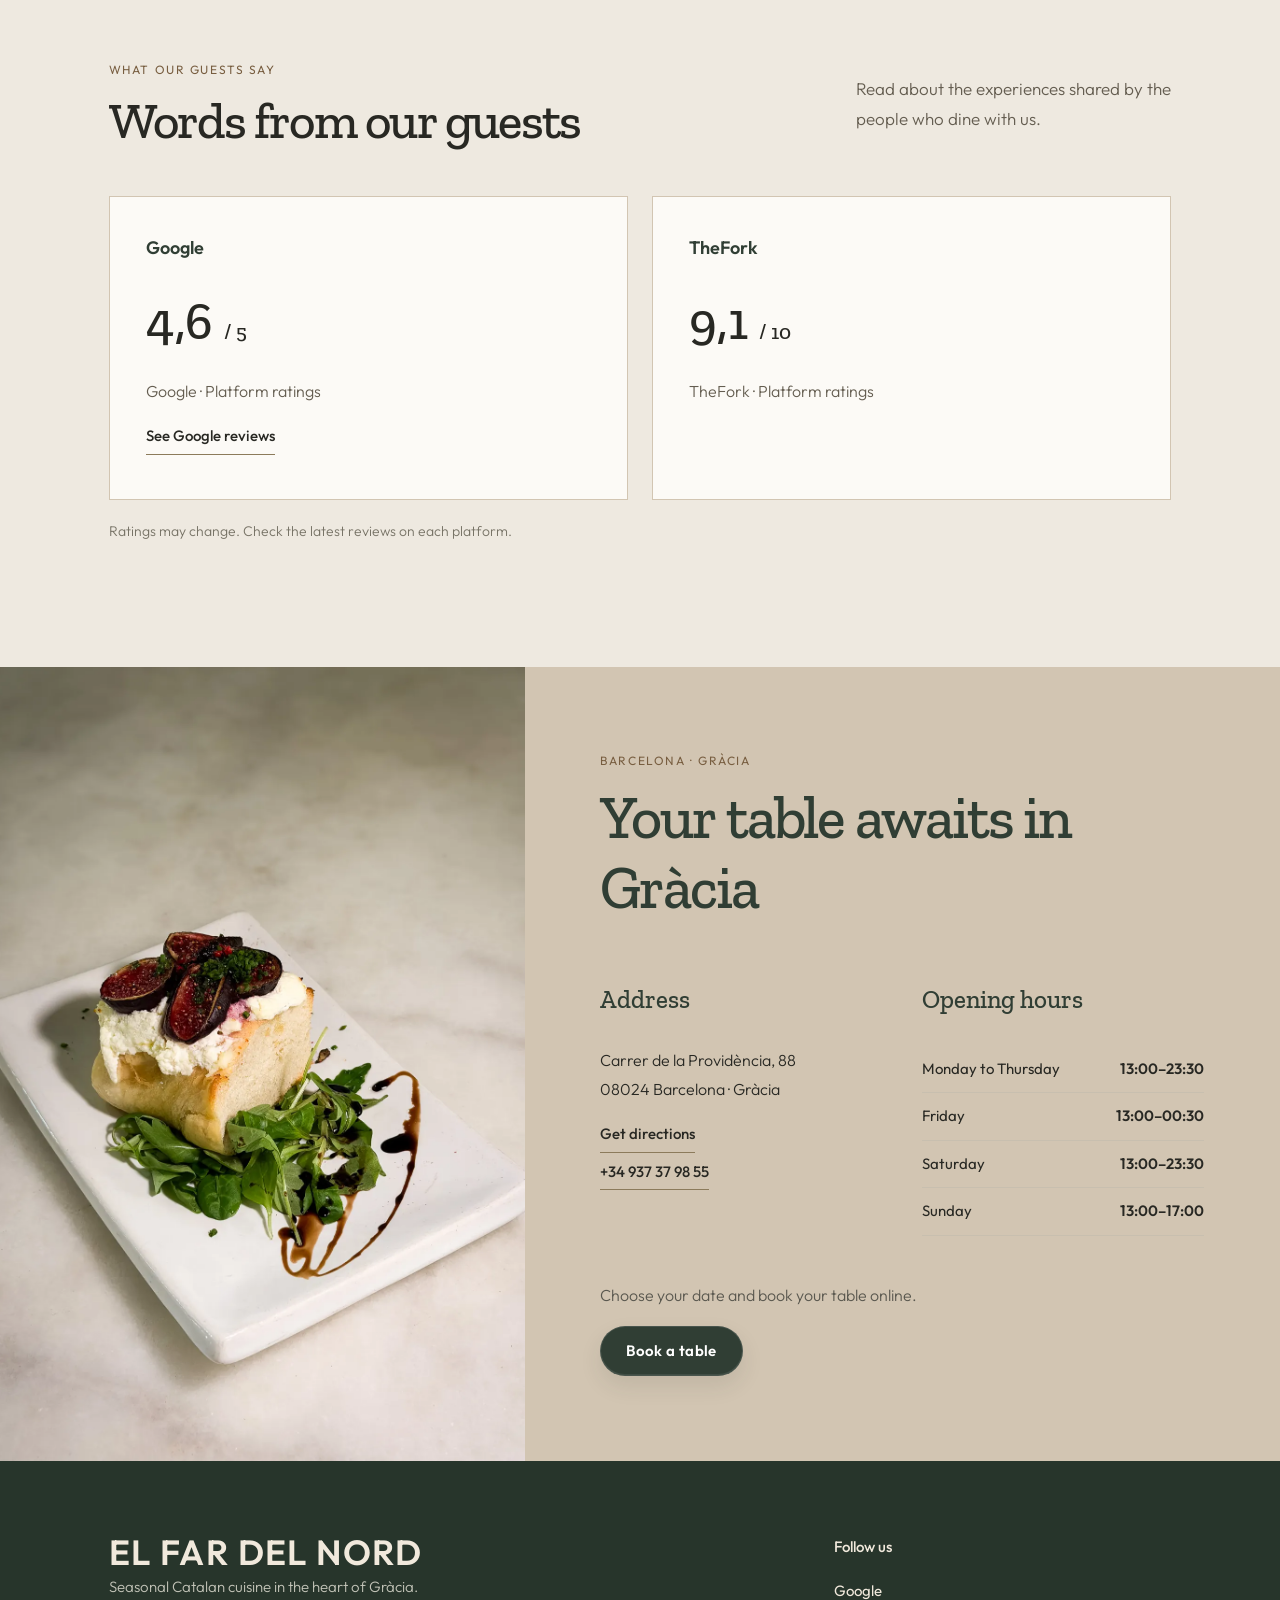
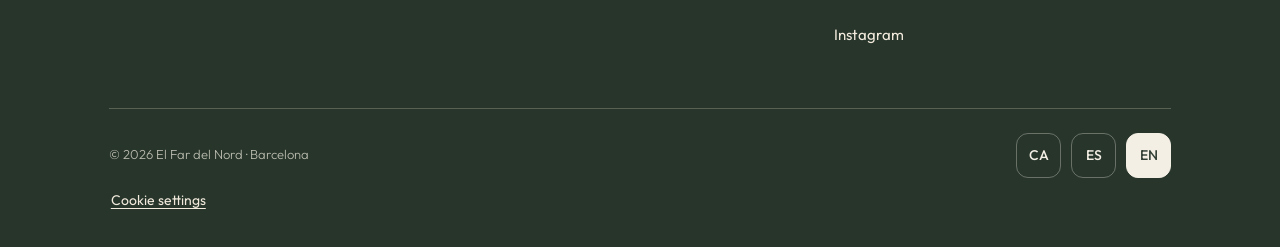
==== commit 74c44edc: "Add files via upload" ====
--- a/en/index.html
+++ b/en/index.html
@@ -1,11 +1,12 @@
 <!DOCTYPE html>
-<html lang="en"><head><script>window.dataLayer=window.dataLayer||[];function gtag(){dataLayer.push(arguments)}gtag('consent','default',{analytics_storage:'denied',ad_storage:'denied',ad_user_data:'denied',ad_personalization:'denied',functionality_storage:'granted',security_storage:'granted'});gtag('set','ads_data_redaction',true);</script><script defer src="../assets/js/consent.js"></script><meta charset="utf-8"/><meta content="width=device-width, initial-scale=1" name="viewport"/><meta content="#f5f0e7" name="theme-color"/><title>El Far del Nord | Catalan Restaurant in Gràcia, Barcelona</title><meta content="Discover El Far del Nord: seasonal Catalan cuisine in Gràcia, Barcelona. Weekday lunch menu, à la carte dining and table reservations." name="description"/><meta content="index,follow,max-image-preview:large" name="robots"/><link href="https://www.elfardelnord.com/en/" rel="canonical"/><link href="https://www.elfardelnord.com/" hreflang="ca" rel="alternate"/><link href="https://www.elfardelnord.com/es/" hreflang="es" rel="alternate"/><link href="https://www.elfardelnord.com/en/" hreflang="en" rel="alternate"/><link href="https://www.elfardelnord.com/" hreflang="x-default" rel="alternate"/><meta content="website" property="og:type"/><meta content="en_GB" property="og:locale"/><meta content="El Far del Nord" property="og:site_name"/><meta content="El Far del Nord | Catalan Restaurant in Gràcia, Barcelona" property="og:title"/><meta content="Discover El Far del Nord: seasonal Catalan cuisine in Gràcia, Barcelona. Weekday lunch menu, à la carte dining and table reservations." property="og:description"/><meta content="https://www.elfardelnord.com/en/" property="og:url"/><meta content="https://www.elfardelnord.com/assets/img/open-graph-el-far-del-nord.jpg" property="og:image"/><meta content="Fideuà con mejillones en El Far del Nord" property="og:image:alt"/><meta content="1200" property="og:image:width"/><meta content="630" property="og:image:height"/><meta content="summary_large_image" name="twitter:card"/><meta content="El Far del Nord | Catalan Restaurant in Gràcia, Barcelona" name="twitter:title"/><meta content="Discover El Far del Nord: seasonal Catalan cuisine in Gràcia, Barcelona. Weekday lunch menu, à la carte dining and table reservations." name="twitter:description"/><meta content="https://www.elfardelnord.com/assets/img/open-graph-el-far-del-nord.jpg" name="twitter:image"/><link href="../assets/favicon.svg" rel="icon" type="image/svg+xml"/><link as="image" fetchpriority="high" href="../assets/img/far-27.webp" rel="preload"/><link href="https://fonts.googleapis.com" rel="preconnect"/><link crossorigin="" href="https://fonts.gstatic.com" rel="preconnect"/><link href="https://fonts.googleapis.com/css2?family=Outfit:wght@300;400;500;600&amp;family=Zilla+Slab:wght@500;600&amp;display=swap" rel="stylesheet"/><link href="../assets/css/site.min.css" rel="stylesheet"/><script type="application/ld+json">{"@context":"https://schema.org","@type":"Restaurant","@id":"https://www.elfardelnord.com/#restaurant","name":"El Far del Nord","url":"https://www.elfardelnord.com/","image":"https://www.elfardelnord.com/assets/img/open-graph-el-far-del-nord.jpg","servesCuisine":["Catalan","Mediterranean"],"telephone":"+34937379855","priceRange":"€€","address":{"@type":"PostalAddress","streetAddress":"Carrer de la Providència, 88","addressLocality":"Barcelona","postalCode":"08024","addressRegion":"Catalunya","addressCountry":"ES"},"hasMenu":"https://www.thefork.es/restaurante/el-far-del-nord-r814443/menu","sameAs":["https://www.instagram.com/fardelnord/"],"acceptsReservations":true,"potentialAction":{"@type":"ReserveAction","target":"https://www.google.com/maps/reserve/v/dine/c/W364VXyCyhQ"},"openingHoursSpecification":[{"@type":"OpeningHoursSpecification","dayOfWeek":["Monday","Tuesday","Wednesday","Thursday"],"opens":"13:00","closes":"23:30"},{"@type":"OpeningHoursSpecification","dayOfWeek":"Friday","opens":"13:00","closes":"23:59"},{"@type":"OpeningHoursSpecification","dayOfWeek":"Saturday","opens":"13:00","closes":"23:30"},{"@type":"OpeningHoursSpecification","dayOfWeek":"Sunday","opens":"13:00","closes":"17:00"}]}</script><script defer="" src="../assets/js/site.min.js"></script></head>
-<body><a class="skip" href="#contenido">Skip to content / Ir al contenido</a><header class="header" id="inicio"><a aria-label="El Far del Nord - home" class="wordmark" href="#inicio">EL FAR DEL NORD</a><nav aria-label="Main navigation" class="nav"><a href="#inicio">Home</a><a href="#historia">Our story</a><a href="#cocina">Our food</a><a href="#opiniones">Reviews</a><a href="#visitanos">Visit us</a></nav><div class="header-actions"><div aria-label="Languages" class="languages"><a href="../index.html" hreflang="ca" lang="ca">CA</a><a href="../es/index.html" hreflang="es" lang="es">ES</a><a aria-current="page" href="../en/index.html" hreflang="en" lang="en">EN</a></div><a class="btn btn-dark navbook" href="https://www.google.com/maps/reserve/v/dine/c/W364VXyCyhQ" rel="noopener noreferrer" target="_blank">Book a table </a><button aria-controls="mobile-nav" aria-expanded="false" aria-label="Abrir menú" class="mobile-toggle" type="button"></button></div></header><nav aria-label="Mobile navigation" class="mobile-nav" hidden="" id="mobile-nav"><a href="#inicio">Home</a><a href="#historia">Our story</a><a href="#cocina">Our food</a><a href="#opiniones">Reviews</a><a href="#visitanos">Visit us</a><a class="btn btn-dark" href="https://www.google.com/maps/reserve/v/dine/c/W364VXyCyhQ" rel="noopener noreferrer" target="_blank">Book a table</a></nav>
+
+<html lang="en"><head><script>window.dataLayer=window.dataLayer||[];function gtag(){dataLayer.push(arguments)}gtag('consent','default',{analytics_storage:'denied',ad_storage:'denied',ad_user_data:'denied',ad_personalization:'denied',functionality_storage:'granted',security_storage:'granted'});gtag('set','ads_data_redaction',true);</script><script defer="" src="../assets/js/consent.js"></script><meta charset="utf-8"/><meta content="width=device-width, initial-scale=1" name="viewport"/><meta content="#f5f0e7" name="theme-color"/><title>El Far del Nord | Catalan Restaurant in Gràcia, Barcelona</title><meta content="Discover El Far del Nord: seasonal Catalan cuisine in Gràcia, Barcelona. Weekday lunch menu, à la carte dining and table reservations." name="description"/><meta content="index,follow,max-image-preview:large" name="robots"/><link href="https://www.elfardelnord.com/en/" rel="canonical"/><link href="https://www.elfardelnord.com/" hreflang="ca" rel="alternate"/><link href="https://www.elfardelnord.com/es/" hreflang="es" rel="alternate"/><link href="https://www.elfardelnord.com/en/" hreflang="en" rel="alternate"/><link href="https://www.elfardelnord.com/" hreflang="x-default" rel="alternate"/><meta content="website" property="og:type"/><meta content="en_GB" property="og:locale"/><meta content="El Far del Nord" property="og:site_name"/><meta content="El Far del Nord | Catalan Restaurant in Gràcia, Barcelona" property="og:title"/><meta content="Discover El Far del Nord: seasonal Catalan cuisine in Gràcia, Barcelona. Weekday lunch menu, à la carte dining and table reservations." property="og:description"/><meta content="https://www.elfardelnord.com/en/" property="og:url"/><meta content="https://www.elfardelnord.com/assets/img/open-graph-el-far-del-nord.jpg" property="og:image"/><meta content="Fideuà con mejillones en El Far del Nord" property="og:image:alt"/><meta content="1200" property="og:image:width"/><meta content="630" property="og:image:height"/><meta content="summary_large_image" name="twitter:card"/><meta content="El Far del Nord | Catalan Restaurant in Gràcia, Barcelona" name="twitter:title"/><meta content="Discover El Far del Nord: seasonal Catalan cuisine in Gràcia, Barcelona. Weekday lunch menu, à la carte dining and table reservations." name="twitter:description"/><meta content="https://www.elfardelnord.com/assets/img/open-graph-el-far-del-nord.jpg" name="twitter:image"/><link href="../assets/favicon.svg" rel="icon" type="image/svg+xml"/><link as="image" fetchpriority="high" href="../assets/img/far-27.webp" rel="preload"/><link href="https://fonts.googleapis.com" rel="preconnect"/><link crossorigin="" href="https://fonts.gstatic.com" rel="preconnect"/><link href="https://fonts.googleapis.com/css2?family=Outfit:wght@300;400;500;600&amp;family=Zilla+Slab:wght@500;600&amp;display=swap" rel="stylesheet"/><link href="../assets/css/site.min.css" rel="stylesheet"/><script type="application/ld+json">{"@context":"https://schema.org","@type":"Restaurant","@id":"https://www.elfardelnord.com/#restaurant","name":"El Far del Nord","url":"https://www.elfardelnord.com/","image":"https://www.elfardelnord.com/assets/img/open-graph-el-far-del-nord.jpg","servesCuisine":["Catalan","Mediterranean"],"telephone":"+34937379855","priceRange":"€€","address":{"@type":"PostalAddress","streetAddress":"Carrer de la Providència, 88","addressLocality":"Barcelona","postalCode":"08024","addressRegion":"Catalunya","addressCountry":"ES"},"sameAs":["https://www.instagram.com/fardelnord/"],"acceptsReservations":true,"potentialAction":{"@type":"ReserveAction","target":"https://www.google.com/maps/reserve/v/dine/c/W364VXyCyhQ"},"openingHoursSpecification":[{"@type":"OpeningHoursSpecification","dayOfWeek":["Monday","Tuesday","Wednesday","Thursday"],"opens":"13:00","closes":"23:30"},{"@type":"OpeningHoursSpecification","dayOfWeek":"Friday","opens":"13:00","closes":"23:59"},{"@type":"OpeningHoursSpecification","dayOfWeek":"Saturday","opens":"13:00","closes":"23:30"},{"@type":"OpeningHoursSpecification","dayOfWeek":"Sunday","opens":"13:00","closes":"17:00"}]}</script><script defer="" src="../assets/js/site.min.js"></script></head>
+<body><a class="skip" href="#contenido">Skip to content / Ir al contenido</a><header class="header" id="inicio"><a aria-label="El Far del Nord - home" class="wordmark" href="#inicio">EL FAR DEL NORD</a><nav aria-label="Main navigation" class="nav"><a href="#inicio">Home</a><a href="#historia">Our story</a><a href="#cocina">Our food</a><a href="#opiniones">Reviews</a><a href="#visitanos">Visit us</a></nav><div class="header-actions"><div aria-label="Languages" class="languages"><a href="../index.html" hreflang="ca" lang="ca">CA</a><a href="../es/index.html" hreflang="es" lang="es">ES</a><a aria-current="page" href="../en/index.html" hreflang="en" lang="en">EN</a></div><a class="btn btn-dark navbook" href="https://www.google.com/maps/reserve/v/dine/c/W364VXyCyhQ" rel="noopener noreferrer" target="_blank">Book a table </a><button aria-controls="mobile-nav" aria-expanded="false" aria-label="Open menu" class="mobile-toggle" data-label-close="Close menu" data-label-open="Open menu" type="button"><span aria-hidden="true"></span><span aria-hidden="true"></span><span aria-hidden="true"></span></button></div></header><nav aria-label="Mobile navigation" class="mobile-nav" hidden="" id="mobile-nav"><a href="#inicio">Home</a><a href="#historia">Our story</a><a href="#cocina">Our food</a><a href="#opiniones">Reviews</a><a href="#visitanos">Visit us</a><a class="btn btn-dark" href="https://www.google.com/maps/reserve/v/dine/c/W364VXyCyhQ" rel="noopener noreferrer" target="_blank">Book a table</a></nav>
 <main id="contenido"><section class="hero"><div aria-label="Fideuà tradicional catalana con mejillones" class="hero-img" role="img"></div><div class="hero-shade"></div><div class="hero-inner"><p class="eyebrow light">CATALAN RESTAURANT · GRÀCIA, BARCELONA</p><h1>Good food<br/><em>always brings</em><br/>us together.</h1><p class="hero-sub">Catalan tradition, seasonal ingredients and a welcoming table in the heart of Gràcia.</p><div class="hero-cta"><a class="btn btn-gold" href="https://www.google.com/maps/reserve/v/dine/c/W364VXyCyhQ" rel="noopener noreferrer" target="_blank">Book a table </a><a class="text-link" href="#cocina">Explore our food </a></div></div><div class="hero-side">EST. · GRÀCIA · BARCELONA</div></section>
 <section aria-labelledby="intro-title" class="intro section"><div><p class="eyebrow">A NEIGHBOURHOOD TABLE</p><h2 id="intro-title">Tradition, served our way.</h2></div><div class="intro-right"><p>At El Far del Nord, we believe in time-honoured recipes, fresh market ingredients and conversations that linger long after the plates are cleared.</p></div></section>
-<section class="cuisine section" id="cocina"><div class="section-heading"><div><p class="eyebrow">EL FAR DEL NORD / 01</p><h2>From our kitchen to your table</h2></div><p>Seasonal ingredients, familiar recipes and a personal touch that makes every visit memorable.</p></div><div class="food-grid"><article class="food-card"><div class="food-photo"><img alt="Platos de cocina catalana con pasta y verduras" height="1100" loading="lazy" src="../assets/img/far-24.webp" width="850"/></div><div class="food-info"><p class="eyebrow">01 / 03</p><h3>Weekday lunch menu</h3><p>Monday to Friday · Menú del Far</p><a class="underlink" href="https://www.google.com/maps/reserve/v/dine/c/W364VXyCyhQ" rel="noopener noreferrer" target="_blank">Book a table </a></div></article><article class="food-card"><div class="food-photo"><img alt="Cocinero terminando un plato con salsa de hierbas" height="1100" loading="lazy" src="../assets/img/far-26.webp" width="850"/></div><div class="food-info"><p class="eyebrow">02 / 03</p><h3>À la carte evenings</h3><p>Traditional Catalan market cuisine</p><a class="underlink" href="https://www.google.com/maps/reserve/v/dine/c/W364VXyCyhQ" rel="noopener noreferrer" target="_blank">Book a table </a></div></article><article class="food-card"><div class="food-photo"><img alt="Fideuà con mejillones servida en paella" height="1100" loading="lazy" src="../assets/img/far-27.webp" width="850"/></div><div class="food-info"><p class="eyebrow">03 / 03</p><h3>Sundays together</h3><p>Rice dishes, fideuà and long lunches</p><a class="underlink" href="https://www.google.com/maps/reserve/v/dine/c/W364VXyCyhQ" rel="noopener noreferrer" target="_blank">Book a table </a></div></article></div><div class="menu-bar"><span>From €17.50 · Monday to Friday · Menú del Far</span><a href="https://www.thefork.es/restaurante/el-far-del-nord-r814443/menu" rel="noopener noreferrer" target="_blank">See menu on TheFork </a></div></section>
+<section class="cuisine section" id="cocina"><div class="section-heading"><div><p class="eyebrow">EL FAR DEL NORD / 01</p><h2>From our kitchen to your table</h2></div><p>Seasonal ingredients, familiar recipes and a personal touch that makes every visit memorable.</p></div><div class="food-grid"><article class="food-card"><div class="food-photo"><img alt="Platos de cocina catalana con pasta y verduras" height="1100" loading="lazy" src="../assets/img/far-24.webp" width="850"/></div><div class="food-info"><p class="eyebrow">01 / 03</p><h3>Weekday lunch menu</h3><p>Monday to Friday · Menú del Far</p><a class="underlink" href="https://www.google.com/maps/reserve/v/dine/c/W364VXyCyhQ" rel="noopener noreferrer" target="_blank">Book a table </a></div></article><article class="food-card"><div class="food-photo"><img alt="Cocinero terminando un plato con salsa de hierbas" height="1100" loading="lazy" src="../assets/img/far-26.webp" width="850"/></div><div class="food-info"><p class="eyebrow">02 / 03</p><h3>À la carte evenings</h3><p>Traditional Catalan market cuisine</p><a class="underlink" href="https://www.google.com/maps/reserve/v/dine/c/W364VXyCyhQ" rel="noopener noreferrer" target="_blank">Book a table </a></div></article><article class="food-card"><div class="food-photo"><img alt="Fideuà con mejillones servida en paella" height="1100" loading="lazy" src="../assets/img/far-27.webp" width="850"/></div><div class="food-info"><p class="eyebrow">03 / 03</p><h3>Sundays together</h3><p>Rice dishes, fideuà and long lunches</p><a class="underlink" href="https://www.google.com/maps/reserve/v/dine/c/W364VXyCyhQ" rel="noopener noreferrer" target="_blank">Book a table </a></div></article></div><div class="menu-bar" aria-label="Lunch menu information"><span class="menu-detail-name">Menú del Far</span><span class="menu-detail-days">Monday to Friday</span><span class="menu-detail-price">From €17.50</span></div></section>
 <section class="story section" id="historia"><div class="story-gallery"><img alt="Retrato de Ramón, uno de los propietarios de El Far del Nord, en la cocina del restaurante" height="1248" loading="lazy" src="../assets/img/ramon-el-far-del-nord.webp" width="1050"/><div class="story-small"><img alt="Preparación artesanal de un plato en la cocina de El Far del Nord" height="1150" loading="lazy" src="../assets/img/far-26.webp" width="850"/></div></div><div class="story-copy"><p class="eyebrow">THE PEOPLE BEHIND EL FAR</p><h2>Carles &amp; Ramón.<br/><em>A story worth telling.</em></h2><div class="line"></div><p>Behind every table are people, craft and a genuine welcome. This space is designed to tell Carles and Ramón’s story in their own words: how El Far del Nord began, their connection to Catalan cooking and what opening their doors each day means to them.</p><p class="signature">El Far del Nord</p></div></section>
-<section class="quote-banner"><blockquote>“The best moments start around a table.”</blockquote><span>EL FAR DEL NORD · BARCELONA</span></section>
-<section class="reviews section" id="opiniones"><div class="section-heading"><div><p class="eyebrow">WHAT OUR GUESTS SAY</p><h2>Words from our guests</h2></div><p>Read about the experiences shared by the people who dine with us.</p></div><div class="review-grid"><article class="review-card"><div class="review-top"><span class="review-mark">G</span></div><strong>4,6 <small>/ 5</small></strong><span>Google · Platform ratings</span><a class="underlink" href="https://www.google.com/maps/search/?api=1&amp;query=El+Far+del+Nord+Providencia+88+Barcelona" rel="noopener noreferrer" target="_blank">See Google reviews </a></article><article class="review-card"><div class="review-top"><span class="fork-mark">thefork</span></div><strong>9,1 <small>/ 10</small></strong><span>TheFork · Platform ratings</span><a class="underlink" href="https://www.thefork.es/restaurante/el-far-del-nord-r814443" rel="noopener noreferrer" target="_blank">Read TheFork reviews </a></article></div><p class="disclaimer">Google 4,6 y TheFork 9,1: valores de referencia, pueden cambiar. No se muestra un feed de reseñas en vivo ni se utiliza AggregateRating en datos estructurados.</p></section>
+
+<section class="reviews section" id="opiniones"><div class="section-heading"><div><p class="eyebrow">WHAT OUR GUESTS SAY</p><h2>Words from our guests</h2></div><p>Read about the experiences shared by the people who dine with us.</p></div><div class="review-grid"><article class="review-card"><div class="review-top"><span class="review-source">Google</span></div><strong>4,6 <small>/ 5</small></strong><span>Google · Platform ratings</span><a class="underlink" href="https://www.google.com/maps/search/?api=1&amp;query=El+Far+del+Nord+Providencia+88+Barcelona" rel="noopener noreferrer" target="_blank">See Google reviews </a></article><article class="review-card"><div class="review-top"><span class="review-source">TheFork</span></div><strong>9,1 <small>/ 10</small></strong><span>TheFork · Platform ratings</span></article></div><p class="disclaimer">Ratings may change. Check the latest reviews on each platform.</p></section>
 <section class="visit" id="visitanos"><div class="visit-image"><img alt="Tostada con higos y hojas verdes, plato de El Far del Nord" height="1100" loading="lazy" src="../assets/img/far-10.webp" width="850"/></div><div class="visit-content"><p class="eyebrow">BARCELONA · GRÀCIA</p><h2>Your table awaits in Gràcia</h2><div class="visit-col"><div><h3>Address</h3><address>Carrer de la Providència, 88<br/>08024 Barcelona · Gràcia</address><a class="underlink" href="https://www.google.com/maps/search/?api=1&amp;query=El+Far+del+Nord+Providencia+88+Barcelona" rel="noopener noreferrer" target="_blank">Get directions </a><a class="underlink" href="tel:+34937379855">+34 937 37 98 55</a></div><div><h3>Opening hours</h3><div class="hours-line"><span>Monday to Thursday</span><strong>13:00–23:30</strong></div><div class="hours-line"><span>Friday</span><strong>13:00–00:30</strong></div><div class="hours-line"><span>Saturday</span><strong>13:00–23:30</strong></div><div class="hours-line"><span>Sunday</span><strong>13:00–17:00</strong></div></div></div><div class="reserve-panel"><p>Choose your date and book your table online.</p><a class="btn btn-gold" href="https://www.google.com/maps/reserve/v/dine/c/W364VXyCyhQ" rel="noopener noreferrer" target="_blank">Book a table </a></div></div></section></main>
-<footer class="footer"><div class="footer-top"><div><a class="footer-brand" href="#inicio">EL FAR DEL NORD</a><p>Seasonal Catalan cuisine in the heart of Gràcia.</p></div><div><strong>Follow us</strong><div class="social-links"><a href="https://www.thefork.es/restaurante/el-far-del-nord-r814443" rel="noopener noreferrer" target="_blank">TheFork </a><a href="https://www.google.com/maps/search/?api=1&amp;query=El+Far+del+Nord+Providencia+88+Barcelona" rel="noopener noreferrer" target="_blank">Google </a><a href="https://www.instagram.com/fardelnord/" rel="noopener noreferrer" target="_blank">Instagram </a></div></div><div class="award"><small>Restaurant Guru badge (official asset to be added)</small></div></div><div class="footer-bottom"><span>© 2026 El Far del Nord · Barcelona</span><span>Insignia oficial de Restaurant Guru pendiente de integrar.</span><div class="footer-languages"><a href="../index.html" hreflang="ca" lang="ca">CA</a><a href="../es/index.html" hreflang="es" lang="es">ES</a><a aria-current="page" href="../en/index.html" hreflang="en" lang="en">EN</a></div></div><button type="button" id="privacy-open" class="privacy-footer">Cookie settings</button></footer><a class="floating-book" href="https://www.google.com/maps/reserve/v/dine/c/W364VXyCyhQ" rel="noopener noreferrer" target="_blank">Book a table </a><aside class="privacy-banner" id="privacy-banner" role="region" aria-label="Your privacy matters" hidden><h2>Your privacy matters</h2><p>We use essential storage for this website to work. With your permission, we may also use analytics and advertising. You can change your choice at any time.</p><div class="privacy-actions"><button type="button" class="privacy-action primary" id="privacy-accept">Accept all</button><button type="button" class="privacy-action" id="privacy-reject">Reject optional</button><button type="button" class="privacy-action" id="privacy-custom">Customize</button></div></aside><div id="privacy-dialog" class="privacy-backdrop" hidden><section class="privacy-dialog" role="dialog" aria-modal="true" aria-labelledby="privacy-dialog-title"><div class="privacy-head"><h2 id="privacy-dialog-title" tabindex="-1">Cookie settings</h2><button class="privacy-close" id="privacy-close" aria-label="Close" type="button">×</button></div><p>Your choices are saved in this browser. Optional categories are enabled only with your consent. This informational notice must be completed with the restaurant’s final privacy and cookie policy.</p><div class="privacy-option"><span>Essential (always on)</span><input aria-label="Essential (always on)" type="checkbox" checked disabled></div><label class="privacy-option"><span>Analytics</span><input id="privacy-analytics" type="checkbox"></label><label class="privacy-option"><span>Advertising and personalization</span><input id="privacy-ads" type="checkbox"></label><div class="privacy-actions"><button type="button" class="privacy-action primary" id="privacy-save">Save preferences</button></div></section></div></body></html>+<footer class="footer"><div class="footer-top"><div><a class="footer-brand" href="#inicio">EL FAR DEL NORD</a><p>Seasonal Catalan cuisine in the heart of Gràcia.</p></div><div><strong>Follow us</strong><div class="social-links"><a href="https://www.google.com/maps/search/?api=1&amp;query=El+Far+del+Nord+Providencia+88+Barcelona" rel="noopener noreferrer" target="_blank">Google </a><a href="https://www.instagram.com/fardelnord/" rel="noopener noreferrer" target="_blank">Instagram </a></div></div></div><div class="footer-bottom"><span>© 2026 El Far del Nord · Barcelona</span><nav class="footer-languages" aria-label="Website language"><a href="../index.html" hreflang="ca" lang="ca">CA</a><a href="../es/index.html" hreflang="es" lang="es">ES</a><a aria-current="page" href="../en/index.html" hreflang="en" lang="en">EN</a></nav></div><button class="privacy-footer" id="privacy-open" type="button">Cookie settings</button></footer><a aria-label="Book a table" class="floating-book" href="https://www.google.com/maps/reserve/v/dine/c/W364VXyCyhQ" rel="noopener noreferrer" target="_blank">Book a table </a><aside aria-label="Your privacy matters" class="privacy-banner" hidden="" id="privacy-banner" role="region"><h2>Your privacy matters</h2><p>We use essential storage for this website to work. With your permission, we may also use analytics and advertising. You can change your choice at any time.</p><div class="privacy-actions"><button class="privacy-action primary" id="privacy-accept" type="button">Accept all</button><button class="privacy-action" id="privacy-reject" type="button">Reject optional</button><button class="privacy-action" id="privacy-custom" type="button">Customize</button></div></aside><div class="privacy-backdrop" hidden="" id="privacy-dialog"><section aria-labelledby="privacy-dialog-title" aria-modal="true" class="privacy-dialog" role="dialog"><div class="privacy-head"><h2 id="privacy-dialog-title" tabindex="-1">Cookie settings</h2><button aria-label="Close" class="privacy-close" id="privacy-close" type="button">×</button></div><p>Your choices are saved in this browser. Optional categories are enabled only with your consent. This informational notice must be completed with the restaurant’s final privacy and cookie policy.</p><div class="privacy-option"><span>Essential (always on)</span><input aria-label="Essential (always on)" checked="" disabled="" type="checkbox"/></div><label class="privacy-option"><span>Analytics</span><input id="privacy-analytics" type="checkbox"/></label><label class="privacy-option"><span>Advertising and personalization</span><input id="privacy-ads" type="checkbox"/></label><div class="privacy-actions"><button class="privacy-action primary" id="privacy-save" type="button">Save preferences</button></div></section></div></body></html>
--- a/assets/css/site.min.css
+++ b/assets/css/site.min.css
@@ -162,3 +162,131 @@
 
 /* Sin iconografía decorativa: no se generan flechas ni estrellas por CSS. */
 .mark,.ornament,.award-icon,.review-stars{display:none!important}
+
+
+/* v2 Mobile / accesibilidad y edición: sin elementos decorativos sobrantes */
+:root {--cream:#F4EFE5;--paper:#F4EFE5;--green:#303E34;--ink:#282823;--line:#D2C5B2}
+html {scroll-padding-top:88px}
+.header {background:var(--cream)}
+.mobile-toggle {display:none;appearance:none;-webkit-appearance:none;-webkit-tap-highlight-color:transparent;
+  border:1px solid #303E34!important;background:#303E34!important;color:#F4EFE5!important;
+  border-radius:12px!important;min-width:46px;min-height:46px;padding:0!important;
+  align-items:center;justify-content:center;flex-direction:column;gap:5px;
+  box-shadow:none!important;cursor:pointer;flex-shrink:0}
+.mobile-toggle span{display:block;width:20px;height:2px;border-radius:3px;background:currentColor;transition:transform .18s ease,opacity .18s ease}
+.mobile-toggle[aria-expanded="true"] span:first-child{transform:translateY(7px) rotate(45deg)}
+.mobile-toggle[aria-expanded="true"] span:nth-child(2){opacity:0}
+.mobile-toggle[aria-expanded="true"] span:nth-child(3){transform:translateY(-7px) rotate(-45deg)}
+.mobile-toggle:focus-visible {outline:3px solid #9D6D35!important;outline-offset:3px}
+.mobile-nav[hidden]{display:none!important}
+.mobile-nav {background:#F4EFE5;border-top:1px solid #d2c5b2;box-shadow:0 16px 28px rgba(29,36,29,.19)}
+.mobile-nav a {color:#303E34!important;font-weight:500;line-height:1.5}
+.mobile-nav a:not(.btn){padding:6px 8px;border-bottom:1px solid #ded6c9}
+.mobile-nav .btn {font-weight:600}
+.review-source{font-family:'Outfit',sans-serif;font-size:18px;font-weight:600;color:var(--green)}
+.review-top{min-height:32px}
+.reviews{background:#EEE9E0}
+.review-card{background:#FCFAF6}
+.footer-top{grid-template-columns:minmax(0,2fr) minmax(0,1fr)}
+.footer-bottom{align-items:center}
+/* Ninguna animación distrae de los platos */
+.food-card:hover img,.btn:hover{transform:none!important}
+.food-photo img {transition:none!important}
+.btn{transition:background-color .16s ease,border-color .16s ease}
+@media(max-width:950px){
+ .mobile-toggle{display:inline-flex!important}
+ .mobile-nav{position:fixed;z-index:1000;top:73px;left:0;right:0;padding:18px 5% 22px;max-height:calc(100dvh - 73px);overflow-y:auto}
+ .mobile-nav:not([hidden]){display:flex;flex-direction:column;gap:10px}
+ .mobile-nav a{font-size:17px;min-height:46px}
+ .header{position:sticky!important;top:0;z-index:1001;min-height:73px;box-shadow:0 3px 12px rgba(0,0,0,.055)}
+}
+@media(max-width:780px){
+ html{scroll-padding-top:73px}
+ .hero{height:auto!important;min-height:min(690px,calc(100svh - 73px));max-height:none!important;
+   display:flex;align-items:center;overflow:hidden}
+ .hero-inner{margin:0!important;max-width:620px;width:100%;padding:58px 6% 62px!important}
+ .hero h1{font-size:clamp(2.5rem,10vw,3.15rem)!important;line-height:1.075;
+   letter-spacing:-.025em;margin:17px 0 19px}
+ .hero .eyebrow{font-size:12px;line-height:1.5;letter-spacing:.10em;margin:0}
+ .hero-sub{font-size:16px!important;line-height:1.65;max-width:490px;margin:0}
+ .hero-cta{margin-top:26px;display:flex;flex-direction:column;gap:12px;align-items:flex-start;width:100%}
+ .hero-cta .btn{width:auto;min-width:210px;max-width:100%;margin:0;padding:15px 26px}
+ .hero-cta .text-link{display:inline-flex;align-items:center;min-height:44px;
+   color:#F5F0E7;text-decoration:underline;text-underline-offset:6px;text-decoration-thickness:1px;
+   font-size:15px;font-weight:400;line-height:1.45;margin:0;padding:8px 1px;
+   border:none!important;box-shadow:none!important;max-width:100%}
+ .floating-book{display:inline-flex!important;opacity:0;visibility:hidden;pointer-events:none;
+   transition:opacity .2s ease,visibility .2s ease;min-height:52px;
+   right:16px;bottom:calc(14px + env(safe-area-inset-bottom));font-size:15px;
+   border-radius:999px!important;background:#303E34;color:#FFFFFF;
+   box-shadow:0 8px 24px rgba(0,0,0,.19)}
+ .floating-book.is-visible:not(.menu-blocked){opacity:1;visibility:visible;pointer-events:auto}
+ body:has(.privacy-banner:not([hidden])) .floating-book,
+ body:has(#privacy-dialog:not([hidden])) .floating-book{opacity:0!important;visibility:hidden!important;pointer-events:none!important}
+ .section{padding:72px 6%}
+ .intro{gap:20px}
+ .footer-top{grid-template-columns:1fr}
+ .footer-top>div:first-child{grid-column:auto}
+ .quote-banner{display:none!important}
+}
+@media(max-width:530px){
+ .header{padding:0 4%!important;gap:7px}
+ .wordmark{font-size:clamp(11px,3.6vw,13px);gap:4px;letter-spacing:0;white-space:nowrap}
+ .header-actions{gap:5px}
+ .languages{gap:0}
+ .languages a{min-width:30px;min-height:44px;font-size:13px}
+ .mobile-toggle{min-width:44px;min-height:44px}
+ .hero-inner{padding:47px 6% 54px!important}
+ .hero h1{font-size:clamp(2.45rem,10.7vw,2.85rem)!important;line-height:1.085}
+ .hero-cta .btn{width:100%;min-height:50px}
+ .hero-cta .text-link{font-size:15px}
+ .hero-sub{font-size:16px!important}
+ .review-card{padding:24px}
+ .footer-brand{font-size:clamp(21px,6vw,30px)}
+}
+@media(max-width:360px){
+ .wordmark{font-size:11px}
+ .languages a{min-width:28px;font-size:12px}
+ .hero h1{font-size:2.35rem!important}
+}
+@media(prefers-reduced-motion:reduce){
+ .mobile-toggle span,.floating-book,.btn{transition:none!important}
+}
+
+/* Ajustes contrastados tras revisión visual del menú */
+.hero .eyebrow.light{color:#F2E6D5!important}
+.mobile-nav a.btn,.mobile-nav a.btn-dark{color:#FFFFFF!important;background:#303E34!important}
+.mobile-nav .btn{width:100%;max-width:none;margin-top:12px;justify-content:center;font-size:16px}
+
+/* El menú abierto se distingue visualmente del contenido inferior */
+@media(max-width:950px){
+ html.menu-open{overflow:hidden}
+ html.menu-open::before{content:"";position:fixed;inset:73px 0 0;z-index:999;background:rgba(20,30,23,.42);pointer-events:none}
+}
+
+
+/* 2026 · Menú de mediodía y selector de idiomas: espaciado multilingüe */
+.menu-bar{display:flex;flex-wrap:wrap;justify-content:space-between;align-items:center;gap:12px 26px;
+  margin-top:32px;padding:22px 0 0;border-top:1px solid rgba(48,62,52,.22);font-size:15px;line-height:1.6}
+.menu-bar span{display:block;min-width:0;margin:0;overflow-wrap:break-word}
+.menu-detail-name{font-family:'Zilla Slab',serif;font-size:23px;font-weight:500;color:#303E34}
+.menu-detail-days{font-weight:400;color:#544F46}
+.menu-detail-price{font-weight:500;color:#303E34;white-space:normal}
+.footer-bottom{display:flex;flex-wrap:wrap;align-items:center;justify-content:space-between;gap:14px 28px;line-height:1.65}
+.footer-languages{display:inline-flex;align-items:center;justify-content:flex-start;flex-wrap:wrap;gap:10px;max-width:100%}
+.footer-languages a{display:inline-flex;align-items:center;justify-content:center;
+  min-width:45px;min-height:45px;padding:7px 9px;border:1px solid rgba(244,239,229,.32);border-radius:12px;
+  font:500 14px/1.3 'Outfit',sans-serif;color:#F4EFE5;text-decoration:none;white-space:nowrap;transition:background-color .15s ease}
+.footer-languages a[aria-current="page"]{background:#F4EFE5;color:#303E34;border-color:#F4EFE5}
+.footer-languages a:hover{background:rgba(244,239,229,.12);color:#FFFFFF}
+.footer-languages a[aria-current="page"]:hover{background:#F4EFE5;color:#303E34}
+.footer-languages a:focus-visible{outline:3px solid #D2C5B2;outline-offset:3px}
+.social-links{gap:18px}
+@media(max-width:780px){
+ .menu-bar{display:grid;grid-template-columns:minmax(0,1fr);gap:6px;margin-top:26px;padding-top:18px;font-size:16px}
+ .menu-detail-name{font-size:22px}
+ .footer-bottom{display:flex;flex-direction:column;align-items:flex-start;justify-content:flex-start;gap:18px}
+ .footer-bottom>*{display:block;margin:0}
+ .footer-bottom .footer-languages{display:inline-flex;margin:0;gap:12px}
+}
+@media(prefers-reduced-motion:reduce){.footer-languages a{transition:none}}
